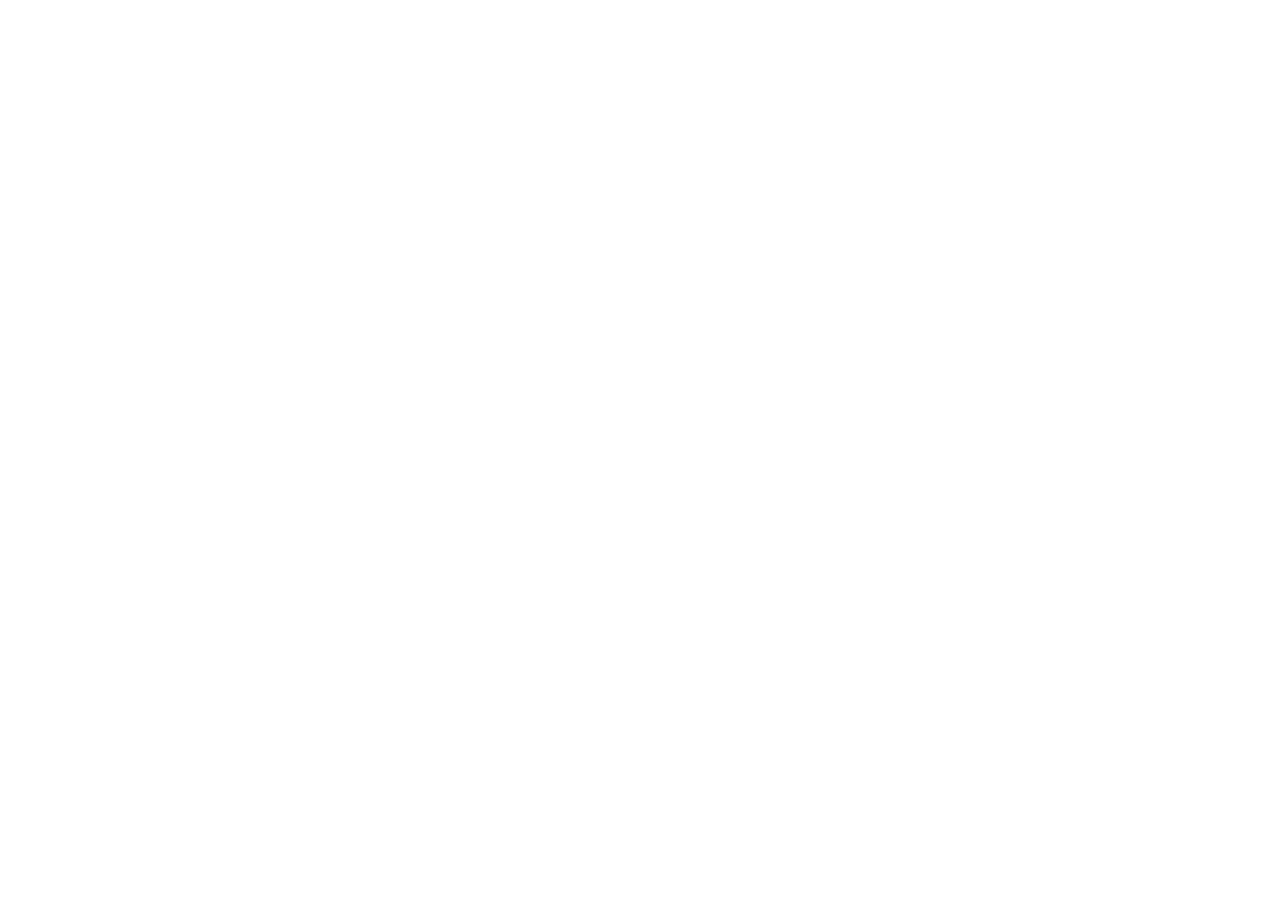
==== find-work/index.html @ 96d0915d "deploy: 4ada6beb23d7872406f47ecf9fddc2729ed20ef0" ====
<!DOCTYPE html>
<html lang="en-CA">
<head>
	<meta charset="UTF-8" />
	<meta name="viewport" content="width=device-width, initial-scale=1" />
<meta name='robots' content='max-image-preview:large' />
<title>Find Work &#8211; Odd Jobs</title>
<script async src="https://www.googletagmanager.com/gtag/js?id=G-KFEBW7Q2V1"></script>
<script>
var tinyGtagJsOptions = {"ga4":"G-KFEBW7Q2V1"};
window.dataLayer || (dataLayer = []);
function gtag(){dataLayer.push(arguments);}
gtag('js', new Date());
gtag('config', "G-KFEBW7Q2V1");
</script>
<style id='wp-img-auto-sizes-contain-inline-css' type='text/css'>
img:is([sizes=auto i],[sizes^="auto," i]){contain-intrinsic-size:3000px 1500px}
/*# sourceURL=wp-img-auto-sizes-contain-inline-css */
</style>
<style id='wp-block-group-inline-css' type='text/css'>
.wp-block-group{box-sizing:border-box}:where(.wp-block-group.wp-block-group-is-layout-constrained){position:relative}
/*# sourceURL=/wp-includes/blocks/group/style.min.css */
</style>
<style id='wp-emoji-styles-inline-css' type='text/css'>

	img.wp-smiley, img.emoji {
		display: inline !important;
		border: none !important;
		box-shadow: none !important;
		height: 1em !important;
		width: 1em !important;
		margin: 0 0.07em !important;
		vertical-align: -0.1em !important;
		background: none !important;
		padding: 0 !important;
	}
/*# sourceURL=wp-emoji-styles-inline-css */
</style>
<style id='wp-block-library-inline-css' type='text/css'>
:root{--wp-block-synced-color:#7a00df;--wp-block-synced-color--rgb:122,0,223;--wp-bound-block-color:var(--wp-block-synced-color);--wp-editor-canvas-background:#ddd;--wp-admin-theme-color:#007cba;--wp-admin-theme-color--rgb:0,124,186;--wp-admin-theme-color-darker-10:#006ba1;--wp-admin-theme-color-darker-10--rgb:0,107,160.5;--wp-admin-theme-color-darker-20:#005a87;--wp-admin-theme-color-darker-20--rgb:0,90,135;--wp-admin-border-width-focus:2px}@media (min-resolution:192dpi){:root{--wp-admin-border-width-focus:1.5px}}.wp-element-button{cursor:pointer}:root .has-very-light-gray-background-color{background-color:#eee}:root .has-very-dark-gray-background-color{background-color:#313131}:root .has-very-light-gray-color{color:#eee}:root .has-very-dark-gray-color{color:#313131}:root .has-vivid-green-cyan-to-vivid-cyan-blue-gradient-background{background:linear-gradient(135deg,#00d084,#0693e3)}:root .has-purple-crush-gradient-background{background:linear-gradient(135deg,#34e2e4,#4721fb 50%,#ab1dfe)}:root .has-hazy-dawn-gradient-background{background:linear-gradient(135deg,#faaca8,#dad0ec)}:root .has-subdued-olive-gradient-background{background:linear-gradient(135deg,#fafae1,#67a671)}:root .has-atomic-cream-gradient-background{background:linear-gradient(135deg,#fdd79a,#004a59)}:root .has-nightshade-gradient-background{background:linear-gradient(135deg,#330968,#31cdcf)}:root .has-midnight-gradient-background{background:linear-gradient(135deg,#020381,#2874fc)}:root{--wp--preset--font-size--normal:16px;--wp--preset--font-size--huge:42px}.has-regular-font-size{font-size:1em}.has-larger-font-size{font-size:2.625em}.has-normal-font-size{font-size:var(--wp--preset--font-size--normal)}.has-huge-font-size{font-size:var(--wp--preset--font-size--huge)}.has-text-align-center{text-align:center}.has-text-align-left{text-align:left}.has-text-align-right{text-align:right}.has-fit-text{white-space:nowrap!important}#end-resizable-editor-section{display:none}.aligncenter{clear:both}.items-justified-left{justify-content:flex-start}.items-justified-center{justify-content:center}.items-justified-right{justify-content:flex-end}.items-justified-space-between{justify-content:space-between}.screen-reader-text{border:0;clip-path:inset(50%);height:1px;margin:-1px;overflow:hidden;padding:0;position:absolute;width:1px;word-wrap:normal!important}.screen-reader-text:focus{background-color:#ddd;clip-path:none;color:#444;display:block;font-size:1em;height:auto;left:5px;line-height:normal;padding:15px 23px 14px;text-decoration:none;top:5px;width:auto;z-index:100000}html :where(.has-border-color){border-style:solid}html :where([style*=border-top-color]){border-top-style:solid}html :where([style*=border-right-color]){border-right-style:solid}html :where([style*=border-bottom-color]){border-bottom-style:solid}html :where([style*=border-left-color]){border-left-style:solid}html :where([style*=border-width]){border-style:solid}html :where([style*=border-top-width]){border-top-style:solid}html :where([style*=border-right-width]){border-right-style:solid}html :where([style*=border-bottom-width]){border-bottom-style:solid}html :where([style*=border-left-width]){border-left-style:solid}html :where(img[class*=wp-image-]){height:auto;max-width:100%}:where(figure){margin:0 0 1em}html :where(.is-position-sticky){--wp-admin--admin-bar--position-offset:var(--wp-admin--admin-bar--height,0px)}@media screen and (max-width:600px){html :where(.is-position-sticky){--wp-admin--admin-bar--position-offset:0px}}

/*# sourceURL=wp-block-library-inline-css */
</style>
<style id='global-styles-inline-css' type='text/css'>
:root{--wp--preset--aspect-ratio--square: 1;--wp--preset--aspect-ratio--4-3: 4/3;--wp--preset--aspect-ratio--3-4: 3/4;--wp--preset--aspect-ratio--3-2: 3/2;--wp--preset--aspect-ratio--2-3: 2/3;--wp--preset--aspect-ratio--16-9: 16/9;--wp--preset--aspect-ratio--9-16: 9/16;--wp--preset--color--black: #000000;--wp--preset--color--cyan-bluish-gray: #abb8c3;--wp--preset--color--white: #ffffff;--wp--preset--color--pale-pink: #f78da7;--wp--preset--color--vivid-red: #cf2e2e;--wp--preset--color--luminous-vivid-orange: #ff6900;--wp--preset--color--luminous-vivid-amber: #fcb900;--wp--preset--color--light-green-cyan: #7bdcb5;--wp--preset--color--vivid-green-cyan: #00d084;--wp--preset--color--pale-cyan-blue: #8ed1fc;--wp--preset--color--vivid-cyan-blue: #0693e3;--wp--preset--color--vivid-purple: #9b51e0;--wp--preset--gradient--vivid-cyan-blue-to-vivid-purple: linear-gradient(135deg,rgb(6,147,227) 0%,rgb(155,81,224) 100%);--wp--preset--gradient--light-green-cyan-to-vivid-green-cyan: linear-gradient(135deg,rgb(122,220,180) 0%,rgb(0,208,130) 100%);--wp--preset--gradient--luminous-vivid-amber-to-luminous-vivid-orange: linear-gradient(135deg,rgb(252,185,0) 0%,rgb(255,105,0) 100%);--wp--preset--gradient--luminous-vivid-orange-to-vivid-red: linear-gradient(135deg,rgb(255,105,0) 0%,rgb(207,46,46) 100%);--wp--preset--gradient--very-light-gray-to-cyan-bluish-gray: linear-gradient(135deg,rgb(238,238,238) 0%,rgb(169,184,195) 100%);--wp--preset--gradient--cool-to-warm-spectrum: linear-gradient(135deg,rgb(74,234,220) 0%,rgb(151,120,209) 20%,rgb(207,42,186) 40%,rgb(238,44,130) 60%,rgb(251,105,98) 80%,rgb(254,248,76) 100%);--wp--preset--gradient--blush-light-purple: linear-gradient(135deg,rgb(255,206,236) 0%,rgb(152,150,240) 100%);--wp--preset--gradient--blush-bordeaux: linear-gradient(135deg,rgb(254,205,165) 0%,rgb(254,45,45) 50%,rgb(107,0,62) 100%);--wp--preset--gradient--luminous-dusk: linear-gradient(135deg,rgb(255,203,112) 0%,rgb(199,81,192) 50%,rgb(65,88,208) 100%);--wp--preset--gradient--pale-ocean: linear-gradient(135deg,rgb(255,245,203) 0%,rgb(182,227,212) 50%,rgb(51,167,181) 100%);--wp--preset--gradient--electric-grass: linear-gradient(135deg,rgb(202,248,128) 0%,rgb(113,206,126) 100%);--wp--preset--gradient--midnight: linear-gradient(135deg,rgb(2,3,129) 0%,rgb(40,116,252) 100%);--wp--preset--font-size--small: 13px;--wp--preset--font-size--medium: 20px;--wp--preset--font-size--large: 36px;--wp--preset--font-size--x-large: 42px;--wp--preset--spacing--20: 0.44rem;--wp--preset--spacing--30: 0.67rem;--wp--preset--spacing--40: 1rem;--wp--preset--spacing--50: 1.5rem;--wp--preset--spacing--60: 2.25rem;--wp--preset--spacing--70: 3.38rem;--wp--preset--spacing--80: 5.06rem;--wp--preset--shadow--natural: 6px 6px 9px rgba(0, 0, 0, 0.2);--wp--preset--shadow--deep: 12px 12px 50px rgba(0, 0, 0, 0.4);--wp--preset--shadow--sharp: 6px 6px 0px rgba(0, 0, 0, 0.2);--wp--preset--shadow--outlined: 6px 6px 0px -3px rgb(255, 255, 255), 6px 6px rgb(0, 0, 0);--wp--preset--shadow--crisp: 6px 6px 0px rgb(0, 0, 0);}:where(body) { margin: 0; }.wp-site-blocks > .alignleft { float: left; margin-right: 2em; }.wp-site-blocks > .alignright { float: right; margin-left: 2em; }.wp-site-blocks > .aligncenter { justify-content: center; margin-left: auto; margin-right: auto; }:where(.is-layout-flex){gap: 0.5em;}:where(.is-layout-grid){gap: 0.5em;}.is-layout-flow > .alignleft{float: left;margin-inline-start: 0;margin-inline-end: 2em;}.is-layout-flow > .alignright{float: right;margin-inline-start: 2em;margin-inline-end: 0;}.is-layout-flow > .aligncenter{margin-left: auto !important;margin-right: auto !important;}.is-layout-constrained > .alignleft{float: left;margin-inline-start: 0;margin-inline-end: 2em;}.is-layout-constrained > .alignright{float: right;margin-inline-start: 2em;margin-inline-end: 0;}.is-layout-constrained > .aligncenter{margin-left: auto !important;margin-right: auto !important;}.is-layout-constrained > :where(:not(.alignleft):not(.alignright):not(.alignfull)){margin-left: auto !important;margin-right: auto !important;}body .is-layout-flex{display: flex;}.is-layout-flex{flex-wrap: wrap;align-items: center;}.is-layout-flex > :is(*, div){margin: 0;}body .is-layout-grid{display: grid;}.is-layout-grid > :is(*, div){margin: 0;}body{padding-top: 0px;padding-right: 0px;padding-bottom: 0px;padding-left: 0px;}a:where(:not(.wp-element-button)){text-decoration: underline;}:root :where(.wp-element-button, .wp-block-button__link){background-color: #32373c;border-width: 0;color: #fff;font-family: inherit;font-size: inherit;font-style: inherit;font-weight: inherit;letter-spacing: inherit;line-height: inherit;padding-top: calc(0.667em + 2px);padding-right: calc(1.333em + 2px);padding-bottom: calc(0.667em + 2px);padding-left: calc(1.333em + 2px);text-decoration: none;text-transform: inherit;}.has-black-color{color: var(--wp--preset--color--black) !important;}.has-cyan-bluish-gray-color{color: var(--wp--preset--color--cyan-bluish-gray) !important;}.has-white-color{color: var(--wp--preset--color--white) !important;}.has-pale-pink-color{color: var(--wp--preset--color--pale-pink) !important;}.has-vivid-red-color{color: var(--wp--preset--color--vivid-red) !important;}.has-luminous-vivid-orange-color{color: var(--wp--preset--color--luminous-vivid-orange) !important;}.has-luminous-vivid-amber-color{color: var(--wp--preset--color--luminous-vivid-amber) !important;}.has-light-green-cyan-color{color: var(--wp--preset--color--light-green-cyan) !important;}.has-vivid-green-cyan-color{color: var(--wp--preset--color--vivid-green-cyan) !important;}.has-pale-cyan-blue-color{color: var(--wp--preset--color--pale-cyan-blue) !important;}.has-vivid-cyan-blue-color{color: var(--wp--preset--color--vivid-cyan-blue) !important;}.has-vivid-purple-color{color: var(--wp--preset--color--vivid-purple) !important;}.has-black-background-color{background-color: var(--wp--preset--color--black) !important;}.has-cyan-bluish-gray-background-color{background-color: var(--wp--preset--color--cyan-bluish-gray) !important;}.has-white-background-color{background-color: var(--wp--preset--color--white) !important;}.has-pale-pink-background-color{background-color: var(--wp--preset--color--pale-pink) !important;}.has-vivid-red-background-color{background-color: var(--wp--preset--color--vivid-red) !important;}.has-luminous-vivid-orange-background-color{background-color: var(--wp--preset--color--luminous-vivid-orange) !important;}.has-luminous-vivid-amber-background-color{background-color: var(--wp--preset--color--luminous-vivid-amber) !important;}.has-light-green-cyan-background-color{background-color: var(--wp--preset--color--light-green-cyan) !important;}.has-vivid-green-cyan-background-color{background-color: var(--wp--preset--color--vivid-green-cyan) !important;}.has-pale-cyan-blue-background-color{background-color: var(--wp--preset--color--pale-cyan-blue) !important;}.has-vivid-cyan-blue-background-color{background-color: var(--wp--preset--color--vivid-cyan-blue) !important;}.has-vivid-purple-background-color{background-color: var(--wp--preset--color--vivid-purple) !important;}.has-black-border-color{border-color: var(--wp--preset--color--black) !important;}.has-cyan-bluish-gray-border-color{border-color: var(--wp--preset--color--cyan-bluish-gray) !important;}.has-white-border-color{border-color: var(--wp--preset--color--white) !important;}.has-pale-pink-border-color{border-color: var(--wp--preset--color--pale-pink) !important;}.has-vivid-red-border-color{border-color: var(--wp--preset--color--vivid-red) !important;}.has-luminous-vivid-orange-border-color{border-color: var(--wp--preset--color--luminous-vivid-orange) !important;}.has-luminous-vivid-amber-border-color{border-color: var(--wp--preset--color--luminous-vivid-amber) !important;}.has-light-green-cyan-border-color{border-color: var(--wp--preset--color--light-green-cyan) !important;}.has-vivid-green-cyan-border-color{border-color: var(--wp--preset--color--vivid-green-cyan) !important;}.has-pale-cyan-blue-border-color{border-color: var(--wp--preset--color--pale-cyan-blue) !important;}.has-vivid-cyan-blue-border-color{border-color: var(--wp--preset--color--vivid-cyan-blue) !important;}.has-vivid-purple-border-color{border-color: var(--wp--preset--color--vivid-purple) !important;}.has-vivid-cyan-blue-to-vivid-purple-gradient-background{background: var(--wp--preset--gradient--vivid-cyan-blue-to-vivid-purple) !important;}.has-light-green-cyan-to-vivid-green-cyan-gradient-background{background: var(--wp--preset--gradient--light-green-cyan-to-vivid-green-cyan) !important;}.has-luminous-vivid-amber-to-luminous-vivid-orange-gradient-background{background: var(--wp--preset--gradient--luminous-vivid-amber-to-luminous-vivid-orange) !important;}.has-luminous-vivid-orange-to-vivid-red-gradient-background{background: var(--wp--preset--gradient--luminous-vivid-orange-to-vivid-red) !important;}.has-very-light-gray-to-cyan-bluish-gray-gradient-background{background: var(--wp--preset--gradient--very-light-gray-to-cyan-bluish-gray) !important;}.has-cool-to-warm-spectrum-gradient-background{background: var(--wp--preset--gradient--cool-to-warm-spectrum) !important;}.has-blush-light-purple-gradient-background{background: var(--wp--preset--gradient--blush-light-purple) !important;}.has-blush-bordeaux-gradient-background{background: var(--wp--preset--gradient--blush-bordeaux) !important;}.has-luminous-dusk-gradient-background{background: var(--wp--preset--gradient--luminous-dusk) !important;}.has-pale-ocean-gradient-background{background: var(--wp--preset--gradient--pale-ocean) !important;}.has-electric-grass-gradient-background{background: var(--wp--preset--gradient--electric-grass) !important;}.has-midnight-gradient-background{background: var(--wp--preset--gradient--midnight) !important;}.has-small-font-size{font-size: var(--wp--preset--font-size--small) !important;}.has-medium-font-size{font-size: var(--wp--preset--font-size--medium) !important;}.has-large-font-size{font-size: var(--wp--preset--font-size--large) !important;}.has-x-large-font-size{font-size: var(--wp--preset--font-size--x-large) !important;}
/*# sourceURL=global-styles-inline-css */
</style>

<style id='wp-block-template-skip-link-inline-css' type='text/css'>

		.skip-link.screen-reader-text {
			border: 0;
			clip-path: inset(50%);
			height: 1px;
			margin: -1px;
			overflow: hidden;
			padding: 0;
			position: absolute !important;
			width: 1px;
			word-wrap: normal !important;
		}

		.skip-link.screen-reader-text:focus {
			background-color: #eee;
			clip-path: none;
			color: #444;
			display: block;
			font-size: 1em;
			height: auto;
			left: 5px;
			line-height: normal;
			padding: 15px 23px 14px;
			text-decoration: none;
			top: 5px;
			width: auto;
			z-index: 100000;
		}
/*# sourceURL=wp-block-template-skip-link-inline-css */
</style>
<style id='twentytwentyfive-style-inline-css' type='text/css'>
a{text-decoration-thickness:1px!important;text-underline-offset:.1em}:where(.wp-site-blocks :focus){outline-width:2px;outline-style:solid}.wp-block-navigation .wp-block-navigation-submenu .wp-block-navigation-item:not(:last-child){margin-bottom:3px}.wp-block-navigation .wp-block-navigation-item .wp-block-navigation-item__content{outline-offset:4px}.wp-block-navigation .wp-block-navigation-item ul.wp-block-navigation__submenu-container .wp-block-navigation-item__content{outline-offset:0}blockquote,caption,figcaption,h1,h2,h3,h4,h5,h6,p{text-wrap:pretty}.more-link{display:block}:where(pre){overflow-x:auto}
/*# sourceURL=/wp-content/themes/twentytwentyfive/style.min.css */
</style>
<link rel="https://api.w.org/" href="/wp-json/" /><link rel="EditURI" type="application/rsd+xml" title="RSD" href="/xmlrpc.php?rsd" />
<meta name="generator" content="WordPress 6.9.4" />
</head>

<body class="blog wp-theme-twentytwentyfive wp-child-theme-twentytwentyfive-child">

<div class="wp-site-blocks"><div class="wp-block-template-part">
</div>


<main class="wp-block-group is-layout-constrained wp-block-group-is-layout-constrained" style="margin-top:var(--wp--preset--spacing--60)">
	
	
</main>


<div class="wp-block-template-part">
</div>
</div>
<script type="speculationrules">
{"prefetch":[{"source":"document","where":{"and":[{"href_matches":"/*"},{"not":{"href_matches":["/wp-*.php","/wp-admin/*","/wp-content/uploads/*","/wp-content/*","/wp-content/plugins/*","/wp-content/themes/twentytwentyfive-child/*","/wp-content/themes/twentytwentyfive/*","/*\\?(.+)"]}},{"not":{"selector_matches":"a[rel~=\"nofollow\"]"}},{"not":{"selector_matches":".no-prefetch, .no-prefetch a"}}]},"eagerness":"conservative"}]}
</script>
<script type="text/javascript" id="wp-block-template-skip-link-js-after">
/* <![CDATA[ */
	( function() {
		var skipLinkTarget = document.querySelector( 'main' ),
			sibling,
			skipLinkTargetID,
			skipLink;

		// Early exit if a skip-link target can't be located.
		if ( ! skipLinkTarget ) {
			return;
		}

		/*
		 * Get the site wrapper.
		 * The skip-link will be injected in the beginning of it.
		 */
		sibling = document.querySelector( '.wp-site-blocks' );

		// Early exit if the root element was not found.
		if ( ! sibling ) {
			return;
		}

		// Get the skip-link target's ID, and generate one if it doesn't exist.
		skipLinkTargetID = skipLinkTarget.id;
		if ( ! skipLinkTargetID ) {
			skipLinkTargetID = 'wp--skip-link--target';
			skipLinkTarget.id = skipLinkTargetID;
		}

		// Create the skip link.
		skipLink = document.createElement( 'a' );
		skipLink.classList.add( 'skip-link', 'screen-reader-text' );
		skipLink.id = 'wp-skip-link';
		skipLink.href = '#' + skipLinkTargetID;
		skipLink.innerText = 'Skip to content';

		// Inject the skip link.
		sibling.parentElement.insertBefore( skipLink, sibling );
	}() );
	
//# sourceURL=wp-block-template-skip-link-js-after
/* ]]> */
</script>
<script id="wp-emoji-settings" type="application/json">
{"baseUrl":"https://s.w.org/images/core/emoji/17.0.2/72x72/","ext":".png","svgUrl":"https://s.w.org/images/core/emoji/17.0.2/svg/","svgExt":".svg","source":{"concatemoji":"/wp-includes/js/wp-emoji-release.min.js?ver=6.9.4"}}
</script>
<script type="module">
/* <![CDATA[ */
/*! This file is auto-generated */
const a=JSON.parse(document.getElementById("wp-emoji-settings").textContent),o=(window._wpemojiSettings=a,"wpEmojiSettingsSupports"),s=["flag","emoji"];function i(e){try{var t={supportTests:e,timestamp:(new Date).valueOf()};sessionStorage.setItem(o,JSON.stringify(t))}catch(e){}}function c(e,t,n){e.clearRect(0,0,e.canvas.width,e.canvas.height),e.fillText(t,0,0);t=new Uint32Array(e.getImageData(0,0,e.canvas.width,e.canvas.height).data);e.clearRect(0,0,e.canvas.width,e.canvas.height),e.fillText(n,0,0);const a=new Uint32Array(e.getImageData(0,0,e.canvas.width,e.canvas.height).data);return t.every((e,t)=>e===a[t])}function p(e,t){e.clearRect(0,0,e.canvas.width,e.canvas.height),e.fillText(t,0,0);var n=e.getImageData(16,16,1,1);for(let e=0;e<n.data.length;e++)if(0!==n.data[e])return!1;return!0}function u(e,t,n,a){switch(t){case"flag":return n(e,"\ud83c\udff3\ufe0f\u200d\u26a7\ufe0f","\ud83c\udff3\ufe0f\u200b\u26a7\ufe0f")?!1:!n(e,"\ud83c\udde8\ud83c\uddf6","\ud83c\udde8\u200b\ud83c\uddf6")&&!n(e,"\ud83c\udff4\udb40\udc67\udb40\udc62\udb40\udc65\udb40\udc6e\udb40\udc67\udb40\udc7f","\ud83c\udff4\u200b\udb40\udc67\u200b\udb40\udc62\u200b\udb40\udc65\u200b\udb40\udc6e\u200b\udb40\udc67\u200b\udb40\udc7f");case"emoji":return!a(e,"\ud83e\u1fac8")}return!1}function f(e,t,n,a){let r;const o=(r="undefined"!=typeof WorkerGlobalScope&&self instanceof WorkerGlobalScope?new OffscreenCanvas(300,150):document.createElement("canvas")).getContext("2d",{willReadFrequently:!0}),s=(o.textBaseline="top",o.font="600 32px Arial",{});return e.forEach(e=>{s[e]=t(o,e,n,a)}),s}function r(e){var t=document.createElement("script");t.src=e,t.defer=!0,document.head.appendChild(t)}a.supports={everything:!0,everythingExceptFlag:!0},new Promise(t=>{let n=function(){try{var e=JSON.parse(sessionStorage.getItem(o));if("object"==typeof e&&"number"==typeof e.timestamp&&(new Date).valueOf()<e.timestamp+604800&&"object"==typeof e.supportTests)return e.supportTests}catch(e){}return null}();if(!n){if("undefined"!=typeof Worker&&"undefined"!=typeof OffscreenCanvas&&"undefined"!=typeof URL&&URL.createObjectURL&&"undefined"!=typeof Blob)try{var e="postMessage("+f.toString()+"("+[JSON.stringify(s),u.toString(),c.toString(),p.toString()].join(",")+"));",a=new Blob([e],{type:"text/javascript"});const r=new Worker(URL.createObjectURL(a),{name:"wpTestEmojiSupports"});return void(r.onmessage=e=>{i(n=e.data),r.terminate(),t(n)})}catch(e){}i(n=f(s,u,c,p))}t(n)}).then(e=>{for(const n in e)a.supports[n]=e[n],a.supports.everything=a.supports.everything&&a.supports[n],"flag"!==n&&(a.supports.everythingExceptFlag=a.supports.everythingExceptFlag&&a.supports[n]);var t;a.supports.everythingExceptFlag=a.supports.everythingExceptFlag&&!a.supports.flag,a.supports.everything||((t=a.source||{}).concatemoji?r(t.concatemoji):t.wpemoji&&t.twemoji&&(r(t.twemoji),r(t.wpemoji)))});
//# sourceURL=/wp-includes/js/wp-emoji-loader.min.js
/* ]]> */
</script>
</body>
</html>
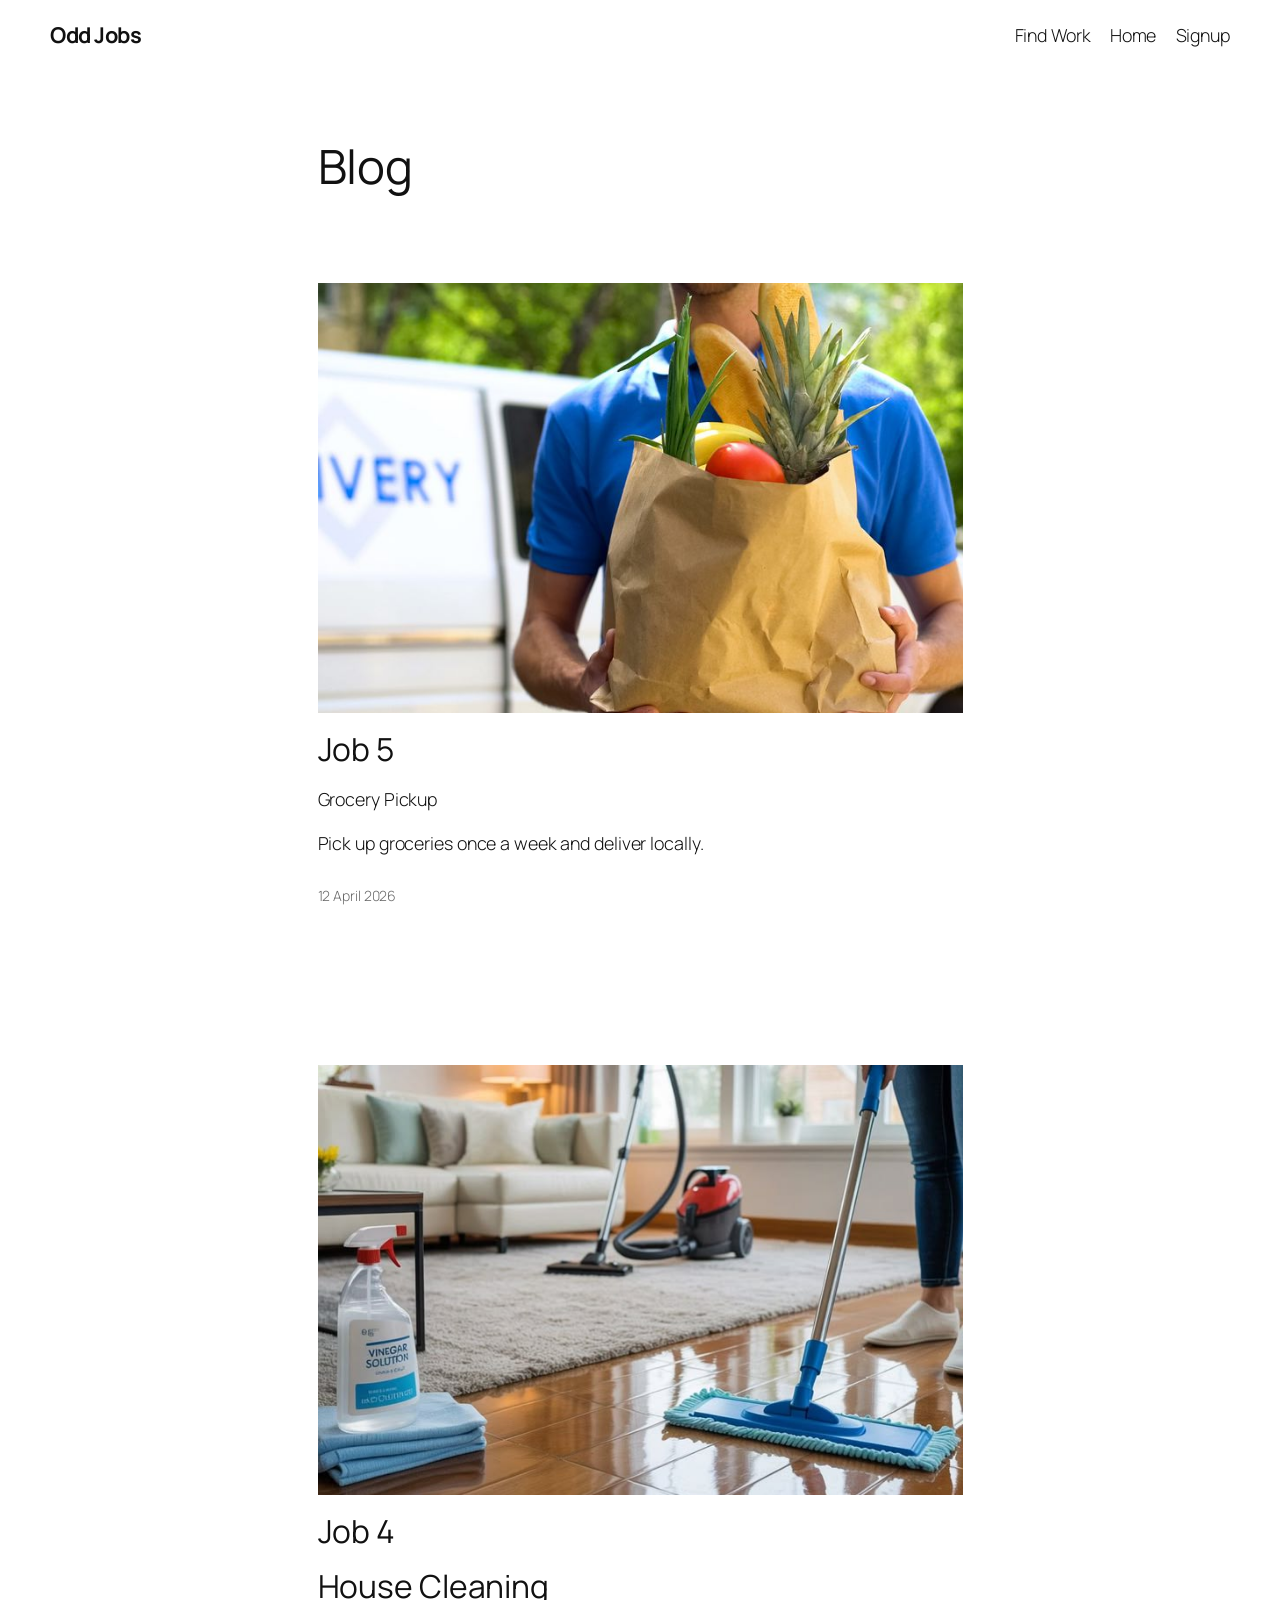
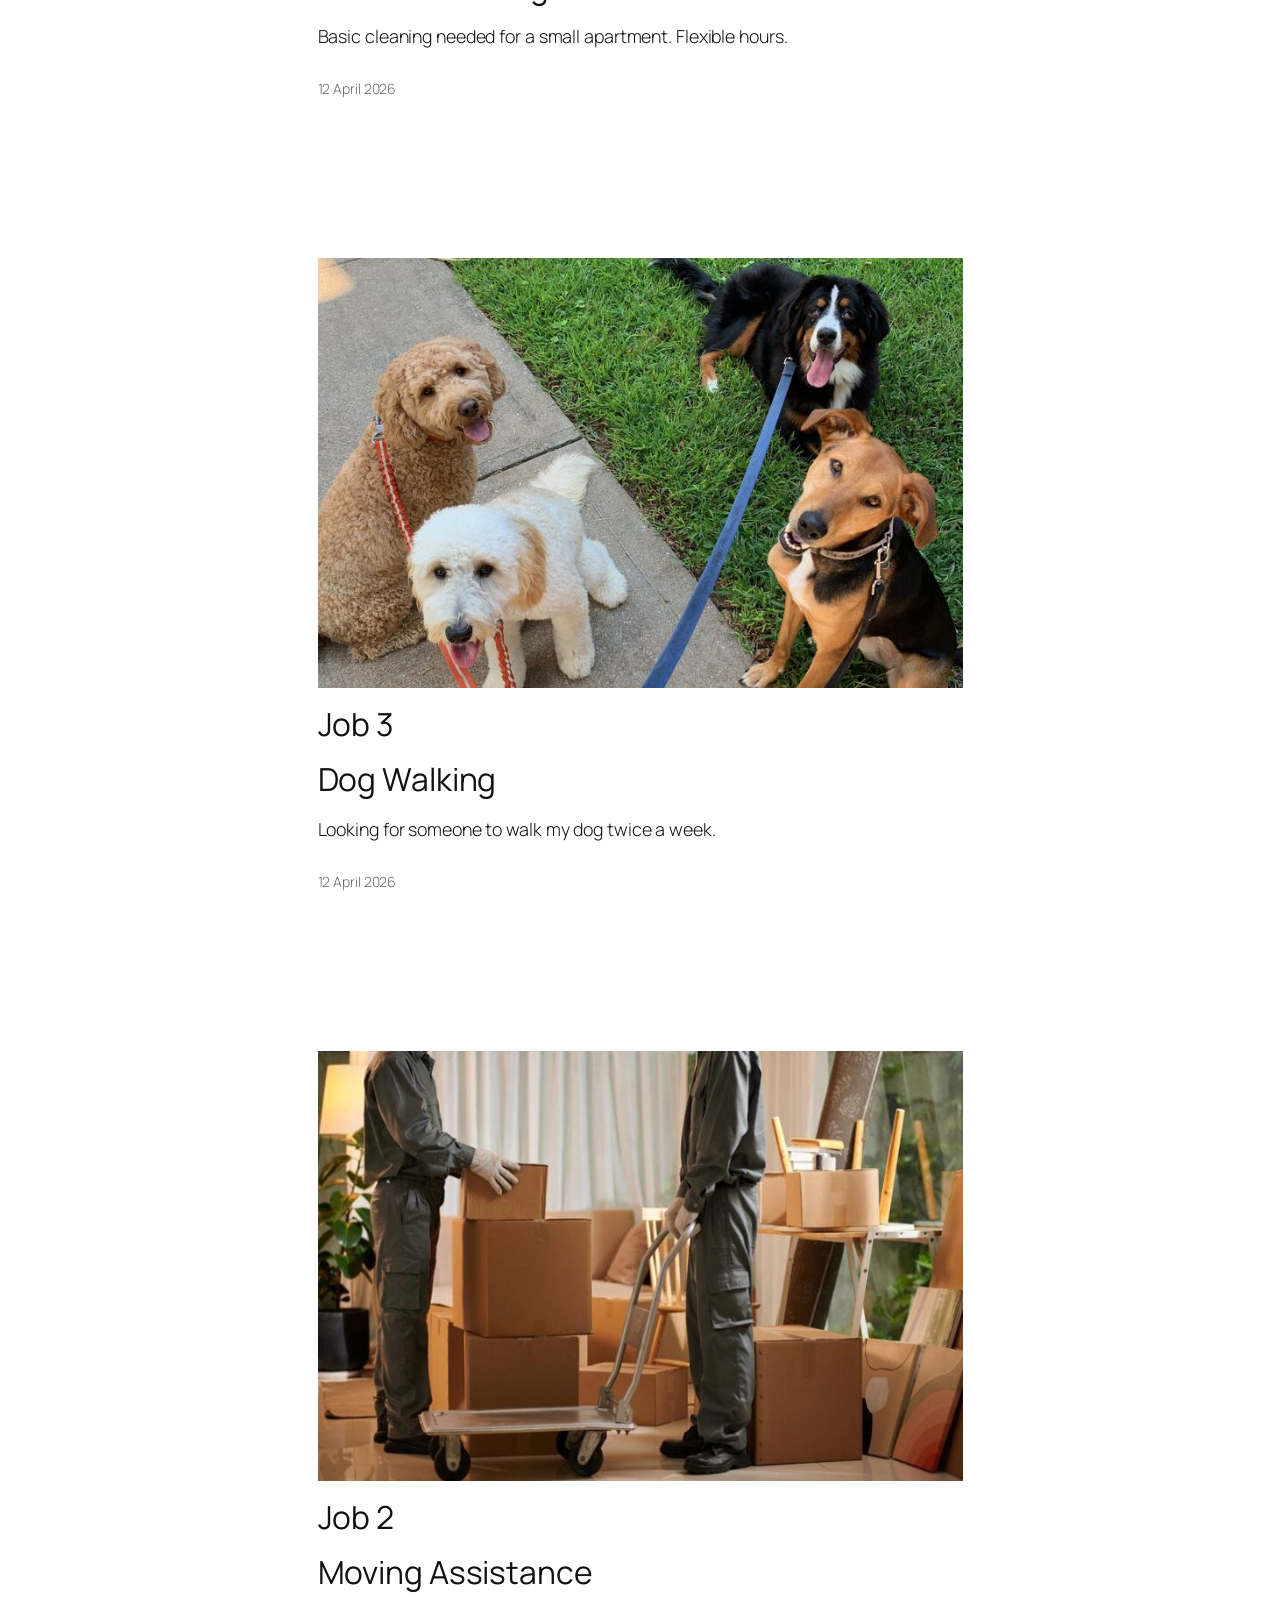
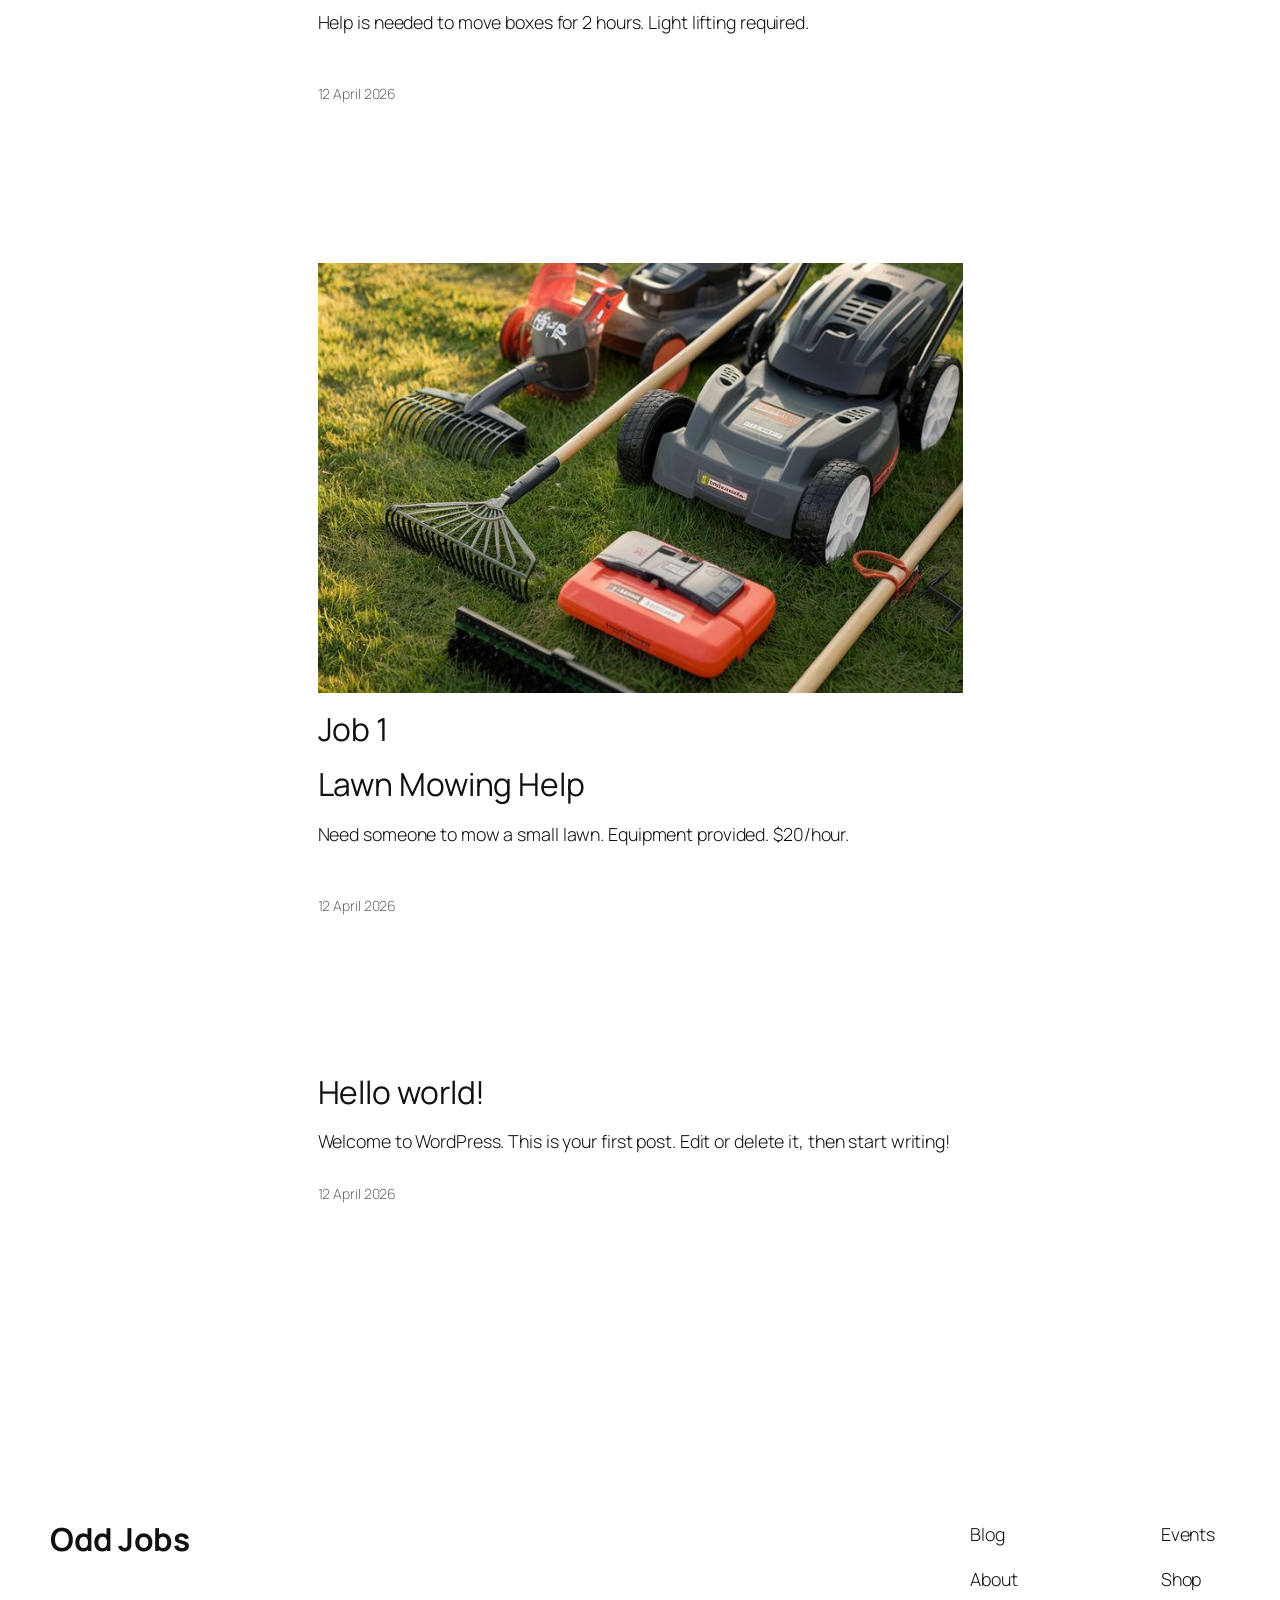
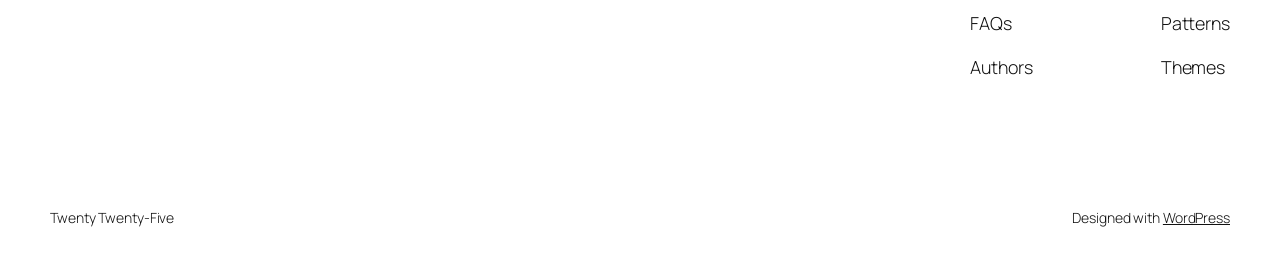
==== commit 95389303: "deploy: 01f5c834da7ac9a98fb1a52eef71428cd6de2c33" ====
--- a/find-work/index.html
+++ b/find-work/index.html
@@ -5,6 +5,9 @@
 	<meta name="viewport" content="width=device-width, initial-scale=1" />
 <meta name='robots' content='max-image-preview:large' />
 <title>Find Work &#8211; Odd Jobs</title>
+<link rel='dns-prefetch' href='//localhost' />
+<link rel="alternate" type="application/rss+xml" title="Odd Jobs &raquo; Feed" href="/feed/" />
+<link rel="alternate" type="application/rss+xml" title="Odd Jobs &raquo; Comments Feed" href="/comments/feed/" />
 <script async src="https://www.googletagmanager.com/gtag/js?id=G-KFEBW7Q2V1"></script>
 <script>
 var tinyGtagJsOptions = {"ga4":"G-KFEBW7Q2V1"};
@@ -13,15 +16,67 @@
 gtag('js', new Date());
 gtag('config', "G-KFEBW7Q2V1");
 </script>
-<style id='wp-img-auto-sizes-contain-inline-css' type='text/css'>
+<style id='wp-img-auto-sizes-contain-inline-css'>
 img:is([sizes=auto i],[sizes^="auto," i]){contain-intrinsic-size:3000px 1500px}
 /*# sourceURL=wp-img-auto-sizes-contain-inline-css */
 </style>
-<style id='wp-block-group-inline-css' type='text/css'>
+<style id='wp-block-site-title-inline-css'>
+.wp-block-site-title{box-sizing:border-box}.wp-block-site-title :where(a){color:inherit;font-family:inherit;font-size:inherit;font-style:inherit;font-weight:inherit;letter-spacing:inherit;line-height:inherit;text-decoration:inherit}
+/*# sourceURL=/wp-includes/blocks/site-title/style.min.css */
+</style>
+<style id='wp-block-page-list-inline-css'>
+.wp-block-navigation .wp-block-page-list{align-items:var(--navigation-layout-align,initial);background-color:inherit;display:flex;flex-direction:var(--navigation-layout-direction,initial);flex-wrap:var(--navigation-layout-wrap,wrap);justify-content:var(--navigation-layout-justify,initial)}.wp-block-navigation .wp-block-navigation-item{background-color:inherit}.wp-block-page-list{box-sizing:border-box}
+/*# sourceURL=/wp-includes/blocks/page-list/style.min.css */
+</style>
+<style id='wp-block-navigation-inline-css'>
+.wp-block-navigation{position:relative}.wp-block-navigation ul{margin-bottom:0;margin-left:0;margin-top:0;padding-left:0}.wp-block-navigation ul,.wp-block-navigation ul li{list-style:none;padding:0}.wp-block-navigation .wp-block-navigation-item{align-items:center;background-color:inherit;display:flex;position:relative}.wp-block-navigation .wp-block-navigation-item .wp-block-navigation__submenu-container:empty{display:none}.wp-block-navigation .wp-block-navigation-item__content{display:block;z-index:1}.wp-block-navigation .wp-block-navigation-item__content.wp-block-navigation-item__content{color:inherit}.wp-block-navigation.has-text-decoration-underline .wp-block-navigation-item__content,.wp-block-navigation.has-text-decoration-underline .wp-block-navigation-item__content:active,.wp-block-navigation.has-text-decoration-underline .wp-block-navigation-item__content:focus{text-decoration:underline}.wp-block-navigation.has-text-decoration-line-through .wp-block-navigation-item__content,.wp-block-navigation.has-text-decoration-line-through .wp-block-navigation-item__content:active,.wp-block-navigation.has-text-decoration-line-through .wp-block-navigation-item__content:focus{text-decoration:line-through}.wp-block-navigation :where(a),.wp-block-navigation :where(a:active),.wp-block-navigation :where(a:focus){text-decoration:none}.wp-block-navigation .wp-block-navigation__submenu-icon{align-self:center;background-color:inherit;border:none;color:currentColor;display:inline-block;font-size:inherit;height:.6em;line-height:0;margin-left:.25em;padding:0;width:.6em}.wp-block-navigation .wp-block-navigation__submenu-icon svg{display:inline-block;stroke:currentColor;height:inherit;margin-top:.075em;width:inherit}.wp-block-navigation{--navigation-layout-justification-setting:flex-start;--navigation-layout-direction:row;--navigation-layout-wrap:wrap;--navigation-layout-justify:flex-start;--navigation-layout-align:center}.wp-block-navigation.is-vertical{--navigation-layout-direction:column;--navigation-layout-justify:initial;--navigation-layout-align:flex-start}.wp-block-navigation.no-wrap{--navigation-layout-wrap:nowrap}.wp-block-navigation.items-justified-center{--navigation-layout-justification-setting:center;--navigation-layout-justify:center}.wp-block-navigation.items-justified-center.is-vertical{--navigation-layout-align:center}.wp-block-navigation.items-justified-right{--navigation-layout-justification-setting:flex-end;--navigation-layout-justify:flex-end}.wp-block-navigation.items-justified-right.is-vertical{--navigation-layout-align:flex-end}.wp-block-navigation.items-justified-space-between{--navigation-layout-justification-setting:space-between;--navigation-layout-justify:space-between}.wp-block-navigation .has-child .wp-block-navigation__submenu-container{align-items:normal;background-color:inherit;color:inherit;display:flex;flex-direction:column;opacity:0;position:absolute;z-index:2}@media not (prefers-reduced-motion){.wp-block-navigation .has-child .wp-block-navigation__submenu-container{transition:opacity .1s linear}}.wp-block-navigation .has-child .wp-block-navigation__submenu-container{height:0;overflow:hidden;visibility:hidden;width:0}.wp-block-navigation .has-child .wp-block-navigation__submenu-container>.wp-block-navigation-item>.wp-block-navigation-item__content{display:flex;flex-grow:1;padding:.5em 1em}.wp-block-navigation .has-child .wp-block-navigation__submenu-container>.wp-block-navigation-item>.wp-block-navigation-item__content .wp-block-navigation__submenu-icon{margin-left:auto;margin-right:0}.wp-block-navigation .has-child .wp-block-navigation__submenu-container .wp-block-navigation-item__content{margin:0}.wp-block-navigation .has-child .wp-block-navigation__submenu-container{left:-1px;top:100%}@media (min-width:782px){.wp-block-navigation .has-child .wp-block-navigation__submenu-container .wp-block-navigation__submenu-container{left:100%;top:-1px}.wp-block-navigation .has-child .wp-block-navigation__submenu-container .wp-block-navigation__submenu-container:before{background:#0000;content:"";display:block;height:100%;position:absolute;right:100%;width:.5em}.wp-block-navigation .has-child .wp-block-navigation__submenu-container .wp-block-navigation__submenu-icon{margin-right:.25em}.wp-block-navigation .has-child .wp-block-navigation__submenu-container .wp-block-navigation__submenu-icon svg{transform:rotate(-90deg)}}.wp-block-navigation .has-child .wp-block-navigation-submenu__toggle[aria-expanded=true]~.wp-block-navigation__submenu-container,.wp-block-navigation .has-child:not(.open-on-click):hover>.wp-block-navigation__submenu-container,.wp-block-navigation .has-child:not(.open-on-click):not(.open-on-hover-click):focus-within>.wp-block-navigation__submenu-container{height:auto;min-width:200px;opacity:1;overflow:visible;visibility:visible;width:auto}.wp-block-navigation.has-background .has-child .wp-block-navigation__submenu-container{left:0;top:100%}@media (min-width:782px){.wp-block-navigation.has-background .has-child .wp-block-navigation__submenu-container .wp-block-navigation__submenu-container{left:100%;top:0}}.wp-block-navigation-submenu{display:flex;position:relative}.wp-block-navigation-submenu .wp-block-navigation__submenu-icon svg{stroke:currentColor}button.wp-block-navigation-item__content{background-color:initial;border:none;color:currentColor;font-family:inherit;font-size:inherit;font-style:inherit;font-weight:inherit;letter-spacing:inherit;line-height:inherit;text-align:left;text-transform:inherit}.wp-block-navigation-submenu__toggle{cursor:pointer}.wp-block-navigation-submenu__toggle[aria-expanded=true]+.wp-block-navigation__submenu-icon>svg,.wp-block-navigation-submenu__toggle[aria-expanded=true]>svg{transform:rotate(180deg)}.wp-block-navigation-item.open-on-click .wp-block-navigation-submenu__toggle{padding-left:0;padding-right:.85em}.wp-block-navigation-item.open-on-click .wp-block-navigation-submenu__toggle+.wp-block-navigation__submenu-icon{margin-left:-.6em;pointer-events:none}.wp-block-navigation-item.open-on-click button.wp-block-navigation-item__content:not(.wp-block-navigation-submenu__toggle){padding:0}.wp-block-navigation .wp-block-page-list,.wp-block-navigation__container,.wp-block-navigation__responsive-close,.wp-block-navigation__responsive-container,.wp-block-navigation__responsive-container-content,.wp-block-navigation__responsive-dialog{gap:inherit}:where(.wp-block-navigation.has-background .wp-block-navigation-item a:not(.wp-element-button)),:where(.wp-block-navigation.has-background .wp-block-navigation-submenu a:not(.wp-element-button)){padding:.5em 1em}:where(.wp-block-navigation .wp-block-navigation__submenu-container .wp-block-navigation-item a:not(.wp-element-button)),:where(.wp-block-navigation .wp-block-navigation__submenu-container .wp-block-navigation-submenu a:not(.wp-element-button)),:where(.wp-block-navigation .wp-block-navigation__submenu-container .wp-block-navigation-submenu button.wp-block-navigation-item__content),:where(.wp-block-navigation .wp-block-navigation__submenu-container .wp-block-pages-list__item button.wp-block-navigation-item__content){padding:.5em 1em}.wp-block-navigation.items-justified-right .wp-block-navigation__container .has-child .wp-block-navigation__submenu-container,.wp-block-navigation.items-justified-right .wp-block-page-list>.has-child .wp-block-navigation__submenu-container,.wp-block-navigation.items-justified-space-between .wp-block-page-list>.has-child:last-child .wp-block-navigation__submenu-container,.wp-block-navigation.items-justified-space-between>.wp-block-navigation__container>.has-child:last-child .wp-block-navigation__submenu-container{left:auto;right:0}.wp-block-navigation.items-justified-right .wp-block-navigation__container .has-child .wp-block-navigation__submenu-container .wp-block-navigation__submenu-container,.wp-block-navigation.items-justified-right .wp-block-page-list>.has-child .wp-block-navigation__submenu-container .wp-block-navigation__submenu-container,.wp-block-navigation.items-justified-space-between .wp-block-page-list>.has-child:last-child .wp-block-navigation__submenu-container .wp-block-navigation__submenu-container,.wp-block-navigation.items-justified-space-between>.wp-block-navigation__container>.has-child:last-child .wp-block-navigation__submenu-container .wp-block-navigation__submenu-container{left:-1px;right:-1px}@media (min-width:782px){.wp-block-navigation.items-justified-right .wp-block-navigation__container .has-child .wp-block-navigation__submenu-container .wp-block-navigation__submenu-container,.wp-block-navigation.items-justified-right .wp-block-page-list>.has-child .wp-block-navigation__submenu-container .wp-block-navigation__submenu-container,.wp-block-navigation.items-justified-space-between .wp-block-page-list>.has-child:last-child .wp-block-navigation__submenu-container .wp-block-navigation__submenu-container,.wp-block-navigation.items-justified-space-between>.wp-block-navigation__container>.has-child:last-child .wp-block-navigation__submenu-container .wp-block-navigation__submenu-container{left:auto;right:100%}}.wp-block-navigation:not(.has-background) .wp-block-navigation__submenu-container{background-color:#fff;border:1px solid #00000026}.wp-block-navigation.has-background .wp-block-navigation__submenu-container{background-color:inherit}.wp-block-navigation:not(.has-text-color) .wp-block-navigation__submenu-container{color:#000}.wp-block-navigation__container{align-items:var(--navigation-layout-align,initial);display:flex;flex-direction:var(--navigation-layout-direction,initial);flex-wrap:var(--navigation-layout-wrap,wrap);justify-content:var(--navigation-layout-justify,initial);list-style:none;margin:0;padding-left:0}.wp-block-navigation__container .is-responsive{display:none}.wp-block-navigation__container:only-child,.wp-block-page-list:only-child{flex-grow:1}@keyframes overlay-menu__fade-in-animation{0%{opacity:0;transform:translateY(.5em)}to{opacity:1;transform:translateY(0)}}.wp-block-navigation__responsive-container{bottom:0;display:none;left:0;position:fixed;right:0;top:0}.wp-block-navigation__responsive-container :where(.wp-block-navigation-item a){color:inherit}.wp-block-navigation__responsive-container .wp-block-navigation__responsive-container-content{align-items:var(--navigation-layout-align,initial);display:flex;flex-direction:var(--navigation-layout-direction,initial);flex-wrap:var(--navigation-layout-wrap,wrap);justify-content:var(--navigation-layout-justify,initial)}.wp-block-navigation__responsive-container:not(.is-menu-open.is-menu-open){background-color:inherit!important;color:inherit!important}.wp-block-navigation__responsive-container.is-menu-open{background-color:inherit;display:flex;flex-direction:column}@media not (prefers-reduced-motion){.wp-block-navigation__responsive-container.is-menu-open{animation:overlay-menu__fade-in-animation .1s ease-out;animation-fill-mode:forwards}}.wp-block-navigation__responsive-container.is-menu-open{overflow:auto;padding:clamp(1rem,var(--wp--style--root--padding-top),20rem) clamp(1rem,var(--wp--style--root--padding-right),20rem) clamp(1rem,var(--wp--style--root--padding-bottom),20rem) clamp(1rem,var(--wp--style--root--padding-left),20rem);z-index:100000}.wp-block-navigation__responsive-container.is-menu-open .wp-block-navigation__responsive-container-content{align-items:var(--navigation-layout-justification-setting,inherit);display:flex;flex-direction:column;flex-wrap:nowrap;overflow:visible;padding-top:calc(2rem + 24px)}.wp-block-navigation__responsive-container.is-menu-open .wp-block-navigation__responsive-container-content,.wp-block-navigation__responsive-container.is-menu-open .wp-block-navigation__responsive-container-content .wp-block-navigation__container,.wp-block-navigation__responsive-container.is-menu-open .wp-block-navigation__responsive-container-content .wp-block-page-list{justify-content:flex-start}.wp-block-navigation__responsive-container.is-menu-open .wp-block-navigation__responsive-container-content .wp-block-navigation__submenu-icon{display:none}.wp-block-navigation__responsive-container.is-menu-open .wp-block-navigation__responsive-container-content .has-child .wp-block-navigation__submenu-container{border:none;height:auto;min-width:200px;opacity:1;overflow:initial;padding-left:2rem;padding-right:2rem;position:static;visibility:visible;width:auto}.wp-block-navigation__responsive-container.is-menu-open .wp-block-navigation__responsive-container-content .wp-block-navigation__container,.wp-block-navigation__responsive-container.is-menu-open .wp-block-navigation__responsive-container-content .wp-block-navigation__submenu-container{gap:inherit}.wp-block-navigation__responsive-container.is-menu-open .wp-block-navigation__responsive-container-content .wp-block-navigation__submenu-container{padding-top:var(--wp--style--block-gap,2em)}.wp-block-navigation__responsive-container.is-menu-open .wp-block-navigation__responsive-container-content .wp-block-navigation-item__content{padding:0}.wp-block-navigation__responsive-container.is-menu-open .wp-block-navigation__responsive-container-content .wp-block-navigation-item,.wp-block-navigation__responsive-container.is-menu-open .wp-block-navigation__responsive-container-content .wp-block-navigation__container,.wp-block-navigation__responsive-container.is-menu-open .wp-block-navigation__responsive-container-content .wp-block-page-list{align-items:var(--navigation-layout-justification-setting,initial);display:flex;flex-direction:column}.wp-block-navigation__responsive-container.is-menu-open .wp-block-navigation-item,.wp-block-navigation__responsive-container.is-menu-open .wp-block-navigation-item .wp-block-navigation__submenu-container,.wp-block-navigation__responsive-container.is-menu-open .wp-block-navigation__container,.wp-block-navigation__responsive-container.is-menu-open .wp-block-page-list{background:#0000!important;color:inherit!important}.wp-block-navigation__responsive-container.is-menu-open .wp-block-navigation__submenu-container.wp-block-navigation__submenu-container.wp-block-navigation__submenu-container.wp-block-navigation__submenu-container{left:auto;right:auto}@media (min-width:600px){.wp-block-navigation__responsive-container:not(.hidden-by-default):not(.is-menu-open){background-color:inherit;display:block;position:relative;width:100%;z-index:auto}.wp-block-navigation__responsive-container:not(.hidden-by-default):not(.is-menu-open) .wp-block-navigation__responsive-container-close{display:none}.wp-block-navigation__responsive-container.is-menu-open .wp-block-navigation__submenu-container.wp-block-navigation__submenu-container.wp-block-navigation__submenu-container.wp-block-navigation__submenu-container{left:0}}.wp-block-navigation:not(.has-background) .wp-block-navigation__responsive-container.is-menu-open{background-color:#fff}.wp-block-navigation:not(.has-text-color) .wp-block-navigation__responsive-container.is-menu-open{color:#000}.wp-block-navigation__toggle_button_label{font-size:1rem;font-weight:700}.wp-block-navigation__responsive-container-close,.wp-block-navigation__responsive-container-open{background:#0000;border:none;color:currentColor;cursor:pointer;margin:0;padding:0;text-transform:inherit;vertical-align:middle}.wp-block-navigation__responsive-container-close svg,.wp-block-navigation__responsive-container-open svg{fill:currentColor;display:block;height:24px;pointer-events:none;width:24px}.wp-block-navigation__responsive-container-open{display:flex}.wp-block-navigation__responsive-container-open.wp-block-navigation__responsive-container-open.wp-block-navigation__responsive-container-open{font-family:inherit;font-size:inherit;font-weight:inherit}@media (min-width:600px){.wp-block-navigation__responsive-container-open:not(.always-shown){display:none}}.wp-block-navigation__responsive-container-close{position:absolute;right:0;top:0;z-index:2}.wp-block-navigation__responsive-container-close.wp-block-navigation__responsive-container-close.wp-block-navigation__responsive-container-close{font-family:inherit;font-size:inherit;font-weight:inherit}.wp-block-navigation__responsive-close{width:100%}.has-modal-open .wp-block-navigation__responsive-close{margin-left:auto;margin-right:auto;max-width:var(--wp--style--global--wide-size,100%)}.wp-block-navigation__responsive-close:focus{outline:none}.is-menu-open .wp-block-navigation__responsive-close,.is-menu-open .wp-block-navigation__responsive-container-content,.is-menu-open .wp-block-navigation__responsive-dialog{box-sizing:border-box}.wp-block-navigation__responsive-dialog{position:relative}.has-modal-open .admin-bar .is-menu-open .wp-block-navigation__responsive-dialog{margin-top:46px}@media (min-width:782px){.has-modal-open .admin-bar .is-menu-open .wp-block-navigation__responsive-dialog{margin-top:32px}}html.has-modal-open{overflow:hidden}
+/*# sourceURL=/wp-includes/blocks/navigation/style.min.css */
+</style>
+<style id='wp-block-group-inline-css'>
 .wp-block-group{box-sizing:border-box}:where(.wp-block-group.wp-block-group-is-layout-constrained){position:relative}
 /*# sourceURL=/wp-includes/blocks/group/style.min.css */
 </style>
-<style id='wp-emoji-styles-inline-css' type='text/css'>
+<style id='wp-block-heading-inline-css'>
+h1:where(.wp-block-heading).has-background,h2:where(.wp-block-heading).has-background,h3:where(.wp-block-heading).has-background,h4:where(.wp-block-heading).has-background,h5:where(.wp-block-heading).has-background,h6:where(.wp-block-heading).has-background{padding:1.25em 2.375em}h1.has-text-align-left[style*=writing-mode]:where([style*=vertical-lr]),h1.has-text-align-right[style*=writing-mode]:where([style*=vertical-rl]),h2.has-text-align-left[style*=writing-mode]:where([style*=vertical-lr]),h2.has-text-align-right[style*=writing-mode]:where([style*=vertical-rl]),h3.has-text-align-left[style*=writing-mode]:where([style*=vertical-lr]),h3.has-text-align-right[style*=writing-mode]:where([style*=vertical-rl]),h4.has-text-align-left[style*=writing-mode]:where([style*=vertical-lr]),h4.has-text-align-right[style*=writing-mode]:where([style*=vertical-rl]),h5.has-text-align-left[style*=writing-mode]:where([style*=vertical-lr]),h5.has-text-align-right[style*=writing-mode]:where([style*=vertical-rl]),h6.has-text-align-left[style*=writing-mode]:where([style*=vertical-lr]),h6.has-text-align-right[style*=writing-mode]:where([style*=vertical-rl]){rotate:180deg}
+/*# sourceURL=/wp-includes/blocks/heading/style.min.css */
+</style>
+<style id='wp-block-post-featured-image-inline-css'>
+.wp-block-post-featured-image{margin-left:0;margin-right:0}.wp-block-post-featured-image a{display:block;height:100%}.wp-block-post-featured-image :where(img){box-sizing:border-box;height:auto;max-width:100%;vertical-align:bottom;width:100%}.wp-block-post-featured-image.alignfull img,.wp-block-post-featured-image.alignwide img{width:100%}.wp-block-post-featured-image .wp-block-post-featured-image__overlay.has-background-dim{background-color:#000;inset:0;position:absolute}.wp-block-post-featured-image{position:relative}.wp-block-post-featured-image .wp-block-post-featured-image__overlay.has-background-gradient{background-color:initial}.wp-block-post-featured-image .wp-block-post-featured-image__overlay.has-background-dim-0{opacity:0}.wp-block-post-featured-image .wp-block-post-featured-image__overlay.has-background-dim-10{opacity:.1}.wp-block-post-featured-image .wp-block-post-featured-image__overlay.has-background-dim-20{opacity:.2}.wp-block-post-featured-image .wp-block-post-featured-image__overlay.has-background-dim-30{opacity:.3}.wp-block-post-featured-image .wp-block-post-featured-image__overlay.has-background-dim-40{opacity:.4}.wp-block-post-featured-image .wp-block-post-featured-image__overlay.has-background-dim-50{opacity:.5}.wp-block-post-featured-image .wp-block-post-featured-image__overlay.has-background-dim-60{opacity:.6}.wp-block-post-featured-image .wp-block-post-featured-image__overlay.has-background-dim-70{opacity:.7}.wp-block-post-featured-image .wp-block-post-featured-image__overlay.has-background-dim-80{opacity:.8}.wp-block-post-featured-image .wp-block-post-featured-image__overlay.has-background-dim-90{opacity:.9}.wp-block-post-featured-image .wp-block-post-featured-image__overlay.has-background-dim-100{opacity:1}.wp-block-post-featured-image:where(.alignleft,.alignright){width:100%}
+/*# sourceURL=/wp-includes/blocks/post-featured-image/style.min.css */
+</style>
+<style id='wp-block-post-title-inline-css'>
+.wp-block-post-title{box-sizing:border-box;word-break:break-word}.wp-block-post-title :where(a){display:inline-block;font-family:inherit;font-size:inherit;font-style:inherit;font-weight:inherit;letter-spacing:inherit;line-height:inherit;text-decoration:inherit}
+/*# sourceURL=/wp-includes/blocks/post-title/style.min.css */
+</style>
+<style id='wp-block-paragraph-inline-css'>
+.is-small-text{font-size:.875em}.is-regular-text{font-size:1em}.is-large-text{font-size:2.25em}.is-larger-text{font-size:3em}.has-drop-cap:not(:focus):first-letter{float:left;font-size:8.4em;font-style:normal;font-weight:100;line-height:.68;margin:.05em .1em 0 0;text-transform:uppercase}body.rtl .has-drop-cap:not(:focus):first-letter{float:none;margin-left:.1em}p.has-drop-cap.has-background{overflow:hidden}:root :where(p.has-background){padding:1.25em 2.375em}:where(p.has-text-color:not(.has-link-color)) a{color:inherit}p.has-text-align-left[style*="writing-mode:vertical-lr"],p.has-text-align-right[style*="writing-mode:vertical-rl"]{rotate:180deg}
+/*# sourceURL=/wp-includes/blocks/paragraph/style.min.css */
+</style>
+<style id='wp-block-post-content-inline-css'>
+.wp-block-post-content{display:flow-root}
+/*# sourceURL=/wp-includes/blocks/post-content/style.min.css */
+</style>
+<style id='wp-block-post-date-inline-css'>
+.wp-block-post-date{box-sizing:border-box}
+/*# sourceURL=/wp-includes/blocks/post-date/style.min.css */
+</style>
+<style id='wp-block-post-template-inline-css'>
+.wp-block-post-template{box-sizing:border-box;list-style:none;margin-bottom:0;margin-top:0;max-width:100%;padding:0}.wp-block-post-template.is-flex-container{display:flex;flex-direction:row;flex-wrap:wrap;gap:1.25em}.wp-block-post-template.is-flex-container>li{margin:0;width:100%}@media (min-width:600px){.wp-block-post-template.is-flex-container.is-flex-container.columns-2>li{width:calc(50% - .625em)}.wp-block-post-template.is-flex-container.is-flex-container.columns-3>li{width:calc(33.33333% - .83333em)}.wp-block-post-template.is-flex-container.is-flex-container.columns-4>li{width:calc(25% - .9375em)}.wp-block-post-template.is-flex-container.is-flex-container.columns-5>li{width:calc(20% - 1em)}.wp-block-post-template.is-flex-container.is-flex-container.columns-6>li{width:calc(16.66667% - 1.04167em)}}@media (max-width:600px){.wp-block-post-template-is-layout-grid.wp-block-post-template-is-layout-grid.wp-block-post-template-is-layout-grid.wp-block-post-template-is-layout-grid{grid-template-columns:1fr}}.wp-block-post-template-is-layout-constrained>li>.alignright,.wp-block-post-template-is-layout-flow>li>.alignright{float:right;margin-inline-end:0;margin-inline-start:2em}.wp-block-post-template-is-layout-constrained>li>.alignleft,.wp-block-post-template-is-layout-flow>li>.alignleft{float:left;margin-inline-end:2em;margin-inline-start:0}.wp-block-post-template-is-layout-constrained>li>.aligncenter,.wp-block-post-template-is-layout-flow>li>.aligncenter{margin-inline-end:auto;margin-inline-start:auto}
+/*# sourceURL=/wp-includes/blocks/post-template/style.min.css */
+</style>
+<style id='wp-block-spacer-inline-css'>
+.wp-block-spacer{clear:both}
+/*# sourceURL=/wp-includes/blocks/spacer/style.min.css */
+</style>
+<style id='wp-block-columns-inline-css'>
+.wp-block-columns{box-sizing:border-box;display:flex;flex-wrap:wrap!important}@media (min-width:782px){.wp-block-columns{flex-wrap:nowrap!important}}.wp-block-columns{align-items:normal!important}.wp-block-columns.are-vertically-aligned-top{align-items:flex-start}.wp-block-columns.are-vertically-aligned-center{align-items:center}.wp-block-columns.are-vertically-aligned-bottom{align-items:flex-end}@media (max-width:781px){.wp-block-columns:not(.is-not-stacked-on-mobile)>.wp-block-column{flex-basis:100%!important}}@media (min-width:782px){.wp-block-columns:not(.is-not-stacked-on-mobile)>.wp-block-column{flex-basis:0;flex-grow:1}.wp-block-columns:not(.is-not-stacked-on-mobile)>.wp-block-column[style*=flex-basis]{flex-grow:0}}.wp-block-columns.is-not-stacked-on-mobile{flex-wrap:nowrap!important}.wp-block-columns.is-not-stacked-on-mobile>.wp-block-column{flex-basis:0;flex-grow:1}.wp-block-columns.is-not-stacked-on-mobile>.wp-block-column[style*=flex-basis]{flex-grow:0}:where(.wp-block-columns){margin-bottom:1.75em}:where(.wp-block-columns.has-background){padding:1.25em 2.375em}.wp-block-column{flex-grow:1;min-width:0;overflow-wrap:break-word;word-break:break-word}.wp-block-column.is-vertically-aligned-top{align-self:flex-start}.wp-block-column.is-vertically-aligned-center{align-self:center}.wp-block-column.is-vertically-aligned-bottom{align-self:flex-end}.wp-block-column.is-vertically-aligned-stretch{align-self:stretch}.wp-block-column.is-vertically-aligned-bottom,.wp-block-column.is-vertically-aligned-center,.wp-block-column.is-vertically-aligned-top{width:100%}
+/*# sourceURL=/wp-includes/blocks/columns/style.min.css */
+</style>
+<style id='wp-block-navigation-link-inline-css'>
+.wp-block-navigation .wp-block-navigation-item__label{overflow-wrap:break-word}.wp-block-navigation .wp-block-navigation-item__description{display:none}.link-ui-tools{outline:1px solid #f0f0f0;padding:8px}.link-ui-block-inserter{padding-top:8px}.link-ui-block-inserter__back{margin-left:8px;text-transform:uppercase}
+/*# sourceURL=/wp-includes/blocks/navigation-link/style.min.css */
+</style>
+<style id='wp-emoji-styles-inline-css'>
 
 	img.wp-smiley, img.emoji {
 		display: inline !important;
@@ -36,17 +91,31 @@
 	}
 /*# sourceURL=wp-emoji-styles-inline-css */
 </style>
-<style id='wp-block-library-inline-css' type='text/css'>
+<style id='wp-block-library-inline-css'>
 :root{--wp-block-synced-color:#7a00df;--wp-block-synced-color--rgb:122,0,223;--wp-bound-block-color:var(--wp-block-synced-color);--wp-editor-canvas-background:#ddd;--wp-admin-theme-color:#007cba;--wp-admin-theme-color--rgb:0,124,186;--wp-admin-theme-color-darker-10:#006ba1;--wp-admin-theme-color-darker-10--rgb:0,107,160.5;--wp-admin-theme-color-darker-20:#005a87;--wp-admin-theme-color-darker-20--rgb:0,90,135;--wp-admin-border-width-focus:2px}@media (min-resolution:192dpi){:root{--wp-admin-border-width-focus:1.5px}}.wp-element-button{cursor:pointer}:root .has-very-light-gray-background-color{background-color:#eee}:root .has-very-dark-gray-background-color{background-color:#313131}:root .has-very-light-gray-color{color:#eee}:root .has-very-dark-gray-color{color:#313131}:root .has-vivid-green-cyan-to-vivid-cyan-blue-gradient-background{background:linear-gradient(135deg,#00d084,#0693e3)}:root .has-purple-crush-gradient-background{background:linear-gradient(135deg,#34e2e4,#4721fb 50%,#ab1dfe)}:root .has-hazy-dawn-gradient-background{background:linear-gradient(135deg,#faaca8,#dad0ec)}:root .has-subdued-olive-gradient-background{background:linear-gradient(135deg,#fafae1,#67a671)}:root .has-atomic-cream-gradient-background{background:linear-gradient(135deg,#fdd79a,#004a59)}:root .has-nightshade-gradient-background{background:linear-gradient(135deg,#330968,#31cdcf)}:root .has-midnight-gradient-background{background:linear-gradient(135deg,#020381,#2874fc)}:root{--wp--preset--font-size--normal:16px;--wp--preset--font-size--huge:42px}.has-regular-font-size{font-size:1em}.has-larger-font-size{font-size:2.625em}.has-normal-font-size{font-size:var(--wp--preset--font-size--normal)}.has-huge-font-size{font-size:var(--wp--preset--font-size--huge)}.has-text-align-center{text-align:center}.has-text-align-left{text-align:left}.has-text-align-right{text-align:right}.has-fit-text{white-space:nowrap!important}#end-resizable-editor-section{display:none}.aligncenter{clear:both}.items-justified-left{justify-content:flex-start}.items-justified-center{justify-content:center}.items-justified-right{justify-content:flex-end}.items-justified-space-between{justify-content:space-between}.screen-reader-text{border:0;clip-path:inset(50%);height:1px;margin:-1px;overflow:hidden;padding:0;position:absolute;width:1px;word-wrap:normal!important}.screen-reader-text:focus{background-color:#ddd;clip-path:none;color:#444;display:block;font-size:1em;height:auto;left:5px;line-height:normal;padding:15px 23px 14px;text-decoration:none;top:5px;width:auto;z-index:100000}html :where(.has-border-color){border-style:solid}html :where([style*=border-top-color]){border-top-style:solid}html :where([style*=border-right-color]){border-right-style:solid}html :where([style*=border-bottom-color]){border-bottom-style:solid}html :where([style*=border-left-color]){border-left-style:solid}html :where([style*=border-width]){border-style:solid}html :where([style*=border-top-width]){border-top-style:solid}html :where([style*=border-right-width]){border-right-style:solid}html :where([style*=border-bottom-width]){border-bottom-style:solid}html :where([style*=border-left-width]){border-left-style:solid}html :where(img[class*=wp-image-]){height:auto;max-width:100%}:where(figure){margin:0 0 1em}html :where(.is-position-sticky){--wp-admin--admin-bar--position-offset:var(--wp-admin--admin-bar--height,0px)}@media screen and (max-width:600px){html :where(.is-position-sticky){--wp-admin--admin-bar--position-offset:0px}}
-
-/*# sourceURL=wp-block-library-inline-css */
-</style>
-<style id='global-styles-inline-css' type='text/css'>
-:root{--wp--preset--aspect-ratio--square: 1;--wp--preset--aspect-ratio--4-3: 4/3;--wp--preset--aspect-ratio--3-4: 3/4;--wp--preset--aspect-ratio--3-2: 3/2;--wp--preset--aspect-ratio--2-3: 2/3;--wp--preset--aspect-ratio--16-9: 16/9;--wp--preset--aspect-ratio--9-16: 9/16;--wp--preset--color--black: #000000;--wp--preset--color--cyan-bluish-gray: #abb8c3;--wp--preset--color--white: #ffffff;--wp--preset--color--pale-pink: #f78da7;--wp--preset--color--vivid-red: #cf2e2e;--wp--preset--color--luminous-vivid-orange: #ff6900;--wp--preset--color--luminous-vivid-amber: #fcb900;--wp--preset--color--light-green-cyan: #7bdcb5;--wp--preset--color--vivid-green-cyan: #00d084;--wp--preset--color--pale-cyan-blue: #8ed1fc;--wp--preset--color--vivid-cyan-blue: #0693e3;--wp--preset--color--vivid-purple: #9b51e0;--wp--preset--gradient--vivid-cyan-blue-to-vivid-purple: linear-gradient(135deg,rgb(6,147,227) 0%,rgb(155,81,224) 100%);--wp--preset--gradient--light-green-cyan-to-vivid-green-cyan: linear-gradient(135deg,rgb(122,220,180) 0%,rgb(0,208,130) 100%);--wp--preset--gradient--luminous-vivid-amber-to-luminous-vivid-orange: linear-gradient(135deg,rgb(252,185,0) 0%,rgb(255,105,0) 100%);--wp--preset--gradient--luminous-vivid-orange-to-vivid-red: linear-gradient(135deg,rgb(255,105,0) 0%,rgb(207,46,46) 100%);--wp--preset--gradient--very-light-gray-to-cyan-bluish-gray: linear-gradient(135deg,rgb(238,238,238) 0%,rgb(169,184,195) 100%);--wp--preset--gradient--cool-to-warm-spectrum: linear-gradient(135deg,rgb(74,234,220) 0%,rgb(151,120,209) 20%,rgb(207,42,186) 40%,rgb(238,44,130) 60%,rgb(251,105,98) 80%,rgb(254,248,76) 100%);--wp--preset--gradient--blush-light-purple: linear-gradient(135deg,rgb(255,206,236) 0%,rgb(152,150,240) 100%);--wp--preset--gradient--blush-bordeaux: linear-gradient(135deg,rgb(254,205,165) 0%,rgb(254,45,45) 50%,rgb(107,0,62) 100%);--wp--preset--gradient--luminous-dusk: linear-gradient(135deg,rgb(255,203,112) 0%,rgb(199,81,192) 50%,rgb(65,88,208) 100%);--wp--preset--gradient--pale-ocean: linear-gradient(135deg,rgb(255,245,203) 0%,rgb(182,227,212) 50%,rgb(51,167,181) 100%);--wp--preset--gradient--electric-grass: linear-gradient(135deg,rgb(202,248,128) 0%,rgb(113,206,126) 100%);--wp--preset--gradient--midnight: linear-gradient(135deg,rgb(2,3,129) 0%,rgb(40,116,252) 100%);--wp--preset--font-size--small: 13px;--wp--preset--font-size--medium: 20px;--wp--preset--font-size--large: 36px;--wp--preset--font-size--x-large: 42px;--wp--preset--spacing--20: 0.44rem;--wp--preset--spacing--30: 0.67rem;--wp--preset--spacing--40: 1rem;--wp--preset--spacing--50: 1.5rem;--wp--preset--spacing--60: 2.25rem;--wp--preset--spacing--70: 3.38rem;--wp--preset--spacing--80: 5.06rem;--wp--preset--shadow--natural: 6px 6px 9px rgba(0, 0, 0, 0.2);--wp--preset--shadow--deep: 12px 12px 50px rgba(0, 0, 0, 0.4);--wp--preset--shadow--sharp: 6px 6px 0px rgba(0, 0, 0, 0.2);--wp--preset--shadow--outlined: 6px 6px 0px -3px rgb(255, 255, 255), 6px 6px rgb(0, 0, 0);--wp--preset--shadow--crisp: 6px 6px 0px rgb(0, 0, 0);}:where(body) { margin: 0; }.wp-site-blocks > .alignleft { float: left; margin-right: 2em; }.wp-site-blocks > .alignright { float: right; margin-left: 2em; }.wp-site-blocks > .aligncenter { justify-content: center; margin-left: auto; margin-right: auto; }:where(.is-layout-flex){gap: 0.5em;}:where(.is-layout-grid){gap: 0.5em;}.is-layout-flow > .alignleft{float: left;margin-inline-start: 0;margin-inline-end: 2em;}.is-layout-flow > .alignright{float: right;margin-inline-start: 2em;margin-inline-end: 0;}.is-layout-flow > .aligncenter{margin-left: auto !important;margin-right: auto !important;}.is-layout-constrained > .alignleft{float: left;margin-inline-start: 0;margin-inline-end: 2em;}.is-layout-constrained > .alignright{float: right;margin-inline-start: 2em;margin-inline-end: 0;}.is-layout-constrained > .aligncenter{margin-left: auto !important;margin-right: auto !important;}.is-layout-constrained > :where(:not(.alignleft):not(.alignright):not(.alignfull)){margin-left: auto !important;margin-right: auto !important;}body .is-layout-flex{display: flex;}.is-layout-flex{flex-wrap: wrap;align-items: center;}.is-layout-flex > :is(*, div){margin: 0;}body .is-layout-grid{display: grid;}.is-layout-grid > :is(*, div){margin: 0;}body{padding-top: 0px;padding-right: 0px;padding-bottom: 0px;padding-left: 0px;}a:where(:not(.wp-element-button)){text-decoration: underline;}:root :where(.wp-element-button, .wp-block-button__link){background-color: #32373c;border-width: 0;color: #fff;font-family: inherit;font-size: inherit;font-style: inherit;font-weight: inherit;letter-spacing: inherit;line-height: inherit;padding-top: calc(0.667em + 2px);padding-right: calc(1.333em + 2px);padding-bottom: calc(0.667em + 2px);padding-left: calc(1.333em + 2px);text-decoration: none;text-transform: inherit;}.has-black-color{color: var(--wp--preset--color--black) !important;}.has-cyan-bluish-gray-color{color: var(--wp--preset--color--cyan-bluish-gray) !important;}.has-white-color{color: var(--wp--preset--color--white) !important;}.has-pale-pink-color{color: var(--wp--preset--color--pale-pink) !important;}.has-vivid-red-color{color: var(--wp--preset--color--vivid-red) !important;}.has-luminous-vivid-orange-color{color: var(--wp--preset--color--luminous-vivid-orange) !important;}.has-luminous-vivid-amber-color{color: var(--wp--preset--color--luminous-vivid-amber) !important;}.has-light-green-cyan-color{color: var(--wp--preset--color--light-green-cyan) !important;}.has-vivid-green-cyan-color{color: var(--wp--preset--color--vivid-green-cyan) !important;}.has-pale-cyan-blue-color{color: var(--wp--preset--color--pale-cyan-blue) !important;}.has-vivid-cyan-blue-color{color: var(--wp--preset--color--vivid-cyan-blue) !important;}.has-vivid-purple-color{color: var(--wp--preset--color--vivid-purple) !important;}.has-black-background-color{background-color: var(--wp--preset--color--black) !important;}.has-cyan-bluish-gray-background-color{background-color: var(--wp--preset--color--cyan-bluish-gray) !important;}.has-white-background-color{background-color: var(--wp--preset--color--white) !important;}.has-pale-pink-background-color{background-color: var(--wp--preset--color--pale-pink) !important;}.has-vivid-red-background-color{background-color: var(--wp--preset--color--vivid-red) !important;}.has-luminous-vivid-orange-background-color{background-color: var(--wp--preset--color--luminous-vivid-orange) !important;}.has-luminous-vivid-amber-background-color{background-color: var(--wp--preset--color--luminous-vivid-amber) !important;}.has-light-green-cyan-background-color{background-color: var(--wp--preset--color--light-green-cyan) !important;}.has-vivid-green-cyan-background-color{background-color: var(--wp--preset--color--vivid-green-cyan) !important;}.has-pale-cyan-blue-background-color{background-color: var(--wp--preset--color--pale-cyan-blue) !important;}.has-vivid-cyan-blue-background-color{background-color: var(--wp--preset--color--vivid-cyan-blue) !important;}.has-vivid-purple-background-color{background-color: var(--wp--preset--color--vivid-purple) !important;}.has-black-border-color{border-color: var(--wp--preset--color--black) !important;}.has-cyan-bluish-gray-border-color{border-color: var(--wp--preset--color--cyan-bluish-gray) !important;}.has-white-border-color{border-color: var(--wp--preset--color--white) !important;}.has-pale-pink-border-color{border-color: var(--wp--preset--color--pale-pink) !important;}.has-vivid-red-border-color{border-color: var(--wp--preset--color--vivid-red) !important;}.has-luminous-vivid-orange-border-color{border-color: var(--wp--preset--color--luminous-vivid-orange) !important;}.has-luminous-vivid-amber-border-color{border-color: var(--wp--preset--color--luminous-vivid-amber) !important;}.has-light-green-cyan-border-color{border-color: var(--wp--preset--color--light-green-cyan) !important;}.has-vivid-green-cyan-border-color{border-color: var(--wp--preset--color--vivid-green-cyan) !important;}.has-pale-cyan-blue-border-color{border-color: var(--wp--preset--color--pale-cyan-blue) !important;}.has-vivid-cyan-blue-border-color{border-color: var(--wp--preset--color--vivid-cyan-blue) !important;}.has-vivid-purple-border-color{border-color: var(--wp--preset--color--vivid-purple) !important;}.has-vivid-cyan-blue-to-vivid-purple-gradient-background{background: var(--wp--preset--gradient--vivid-cyan-blue-to-vivid-purple) !important;}.has-light-green-cyan-to-vivid-green-cyan-gradient-background{background: var(--wp--preset--gradient--light-green-cyan-to-vivid-green-cyan) !important;}.has-luminous-vivid-amber-to-luminous-vivid-orange-gradient-background{background: var(--wp--preset--gradient--luminous-vivid-amber-to-luminous-vivid-orange) !important;}.has-luminous-vivid-orange-to-vivid-red-gradient-background{background: var(--wp--preset--gradient--luminous-vivid-orange-to-vivid-red) !important;}.has-very-light-gray-to-cyan-bluish-gray-gradient-background{background: var(--wp--preset--gradient--very-light-gray-to-cyan-bluish-gray) !important;}.has-cool-to-warm-spectrum-gradient-background{background: var(--wp--preset--gradient--cool-to-warm-spectrum) !important;}.has-blush-light-purple-gradient-background{background: var(--wp--preset--gradient--blush-light-purple) !important;}.has-blush-bordeaux-gradient-background{background: var(--wp--preset--gradient--blush-bordeaux) !important;}.has-luminous-dusk-gradient-background{background: var(--wp--preset--gradient--luminous-dusk) !important;}.has-pale-ocean-gradient-background{background: var(--wp--preset--gradient--pale-ocean) !important;}.has-electric-grass-gradient-background{background: var(--wp--preset--gradient--electric-grass) !important;}.has-midnight-gradient-background{background: var(--wp--preset--gradient--midnight) !important;}.has-small-font-size{font-size: var(--wp--preset--font-size--small) !important;}.has-medium-font-size{font-size: var(--wp--preset--font-size--medium) !important;}.has-large-font-size{font-size: var(--wp--preset--font-size--large) !important;}.has-x-large-font-size{font-size: var(--wp--preset--font-size--x-large) !important;}
+/*# sourceURL=/wp-includes/css/dist/block-library/common.min.css */
+</style>
+<style id='global-styles-inline-css'>
+:root{--wp--preset--aspect-ratio--square: 1;--wp--preset--aspect-ratio--4-3: 4/3;--wp--preset--aspect-ratio--3-4: 3/4;--wp--preset--aspect-ratio--3-2: 3/2;--wp--preset--aspect-ratio--2-3: 2/3;--wp--preset--aspect-ratio--16-9: 16/9;--wp--preset--aspect-ratio--9-16: 9/16;--wp--preset--color--black: #000000;--wp--preset--color--cyan-bluish-gray: #abb8c3;--wp--preset--color--white: #ffffff;--wp--preset--color--pale-pink: #f78da7;--wp--preset--color--vivid-red: #cf2e2e;--wp--preset--color--luminous-vivid-orange: #ff6900;--wp--preset--color--luminous-vivid-amber: #fcb900;--wp--preset--color--light-green-cyan: #7bdcb5;--wp--preset--color--vivid-green-cyan: #00d084;--wp--preset--color--pale-cyan-blue: #8ed1fc;--wp--preset--color--vivid-cyan-blue: #0693e3;--wp--preset--color--vivid-purple: #9b51e0;--wp--preset--color--base: #FFFFFF;--wp--preset--color--contrast: #111111;--wp--preset--color--accent-1: #FFEE58;--wp--preset--color--accent-2: #F6CFF4;--wp--preset--color--accent-3: #503AA8;--wp--preset--color--accent-4: #686868;--wp--preset--color--accent-5: #FBFAF3;--wp--preset--color--accent-6: color-mix(in srgb, currentColor 20%, transparent);--wp--preset--gradient--vivid-cyan-blue-to-vivid-purple: linear-gradient(135deg,rgb(6,147,227) 0%,rgb(155,81,224) 100%);--wp--preset--gradient--light-green-cyan-to-vivid-green-cyan: linear-gradient(135deg,rgb(122,220,180) 0%,rgb(0,208,130) 100%);--wp--preset--gradient--luminous-vivid-amber-to-luminous-vivid-orange: linear-gradient(135deg,rgb(252,185,0) 0%,rgb(255,105,0) 100%);--wp--preset--gradient--luminous-vivid-orange-to-vivid-red: linear-gradient(135deg,rgb(255,105,0) 0%,rgb(207,46,46) 100%);--wp--preset--gradient--very-light-gray-to-cyan-bluish-gray: linear-gradient(135deg,rgb(238,238,238) 0%,rgb(169,184,195) 100%);--wp--preset--gradient--cool-to-warm-spectrum: linear-gradient(135deg,rgb(74,234,220) 0%,rgb(151,120,209) 20%,rgb(207,42,186) 40%,rgb(238,44,130) 60%,rgb(251,105,98) 80%,rgb(254,248,76) 100%);--wp--preset--gradient--blush-light-purple: linear-gradient(135deg,rgb(255,206,236) 0%,rgb(152,150,240) 100%);--wp--preset--gradient--blush-bordeaux: linear-gradient(135deg,rgb(254,205,165) 0%,rgb(254,45,45) 50%,rgb(107,0,62) 100%);--wp--preset--gradient--luminous-dusk: linear-gradient(135deg,rgb(255,203,112) 0%,rgb(199,81,192) 50%,rgb(65,88,208) 100%);--wp--preset--gradient--pale-ocean: linear-gradient(135deg,rgb(255,245,203) 0%,rgb(182,227,212) 50%,rgb(51,167,181) 100%);--wp--preset--gradient--electric-grass: linear-gradient(135deg,rgb(202,248,128) 0%,rgb(113,206,126) 100%);--wp--preset--gradient--midnight: linear-gradient(135deg,rgb(2,3,129) 0%,rgb(40,116,252) 100%);--wp--preset--font-size--small: 0.875rem;--wp--preset--font-size--medium: clamp(1rem, 1rem + ((1vw - 0.2rem) * 0.196), 1.125rem);--wp--preset--font-size--large: clamp(1.125rem, 1.125rem + ((1vw - 0.2rem) * 0.392), 1.375rem);--wp--preset--font-size--x-large: clamp(1.75rem, 1.75rem + ((1vw - 0.2rem) * 0.392), 2rem);--wp--preset--font-size--xx-large: clamp(2.15rem, 2.15rem + ((1vw - 0.2rem) * 1.333), 3rem);--wp--preset--font-family--manrope: Manrope, sans-serif;--wp--preset--font-family--fira-code: "Fira Code", monospace;--wp--preset--spacing--20: 10px;--wp--preset--spacing--30: 20px;--wp--preset--spacing--40: 30px;--wp--preset--spacing--50: clamp(30px, 5vw, 50px);--wp--preset--spacing--60: clamp(30px, 7vw, 70px);--wp--preset--spacing--70: clamp(50px, 7vw, 90px);--wp--preset--spacing--80: clamp(70px, 10vw, 140px);--wp--preset--shadow--natural: 6px 6px 9px rgba(0, 0, 0, 0.2);--wp--preset--shadow--deep: 12px 12px 50px rgba(0, 0, 0, 0.4);--wp--preset--shadow--sharp: 6px 6px 0px rgba(0, 0, 0, 0.2);--wp--preset--shadow--outlined: 6px 6px 0px -3px rgb(255, 255, 255), 6px 6px rgb(0, 0, 0);--wp--preset--shadow--crisp: 6px 6px 0px rgb(0, 0, 0);}:root { --wp--style--global--content-size: 645px;--wp--style--global--wide-size: 1340px; }:where(body) { margin: 0; }.wp-site-blocks { padding-top: var(--wp--style--root--padding-top); padding-bottom: var(--wp--style--root--padding-bottom); }.has-global-padding { padding-right: var(--wp--style--root--padding-right); padding-left: var(--wp--style--root--padding-left); }.has-global-padding > .alignfull { margin-right: calc(var(--wp--style--root--padding-right) * -1); margin-left: calc(var(--wp--style--root--padding-left) * -1); }.has-global-padding :where(:not(.alignfull.is-layout-flow) > .has-global-padding:not(.wp-block-block, .alignfull)) { padding-right: 0; padding-left: 0; }.has-global-padding :where(:not(.alignfull.is-layout-flow) > .has-global-padding:not(.wp-block-block, .alignfull)) > .alignfull { margin-left: 0; margin-right: 0; }.wp-site-blocks > .alignleft { float: left; margin-right: 2em; }.wp-site-blocks > .alignright { float: right; margin-left: 2em; }.wp-site-blocks > .aligncenter { justify-content: center; margin-left: auto; margin-right: auto; }:where(.wp-site-blocks) > * { margin-block-start: 1.2rem; margin-block-end: 0; }:where(.wp-site-blocks) > :first-child { margin-block-start: 0; }:where(.wp-site-blocks) > :last-child { margin-block-end: 0; }:root { --wp--style--block-gap: 1.2rem; }:root :where(.is-layout-flow) > :first-child{margin-block-start: 0;}:root :where(.is-layout-flow) > :last-child{margin-block-end: 0;}:root :where(.is-layout-flow) > *{margin-block-start: 1.2rem;margin-block-end: 0;}:root :where(.is-layout-constrained) > :first-child{margin-block-start: 0;}:root :where(.is-layout-constrained) > :last-child{margin-block-end: 0;}:root :where(.is-layout-constrained) > *{margin-block-start: 1.2rem;margin-block-end: 0;}:root :where(.is-layout-flex){gap: 1.2rem;}:root :where(.is-layout-grid){gap: 1.2rem;}.is-layout-flow > .alignleft{float: left;margin-inline-start: 0;margin-inline-end: 2em;}.is-layout-flow > .alignright{float: right;margin-inline-start: 2em;margin-inline-end: 0;}.is-layout-flow > .aligncenter{margin-left: auto !important;margin-right: auto !important;}.is-layout-constrained > .alignleft{float: left;margin-inline-start: 0;margin-inline-end: 2em;}.is-layout-constrained > .alignright{float: right;margin-inline-start: 2em;margin-inline-end: 0;}.is-layout-constrained > .aligncenter{margin-left: auto !important;margin-right: auto !important;}.is-layout-constrained > :where(:not(.alignleft):not(.alignright):not(.alignfull)){max-width: var(--wp--style--global--content-size);margin-left: auto !important;margin-right: auto !important;}.is-layout-constrained > .alignwide{max-width: var(--wp--style--global--wide-size);}body .is-layout-flex{display: flex;}.is-layout-flex{flex-wrap: wrap;align-items: center;}.is-layout-flex > :is(*, div){margin: 0;}body .is-layout-grid{display: grid;}.is-layout-grid > :is(*, div){margin: 0;}body{background-color: var(--wp--preset--color--base);color: var(--wp--preset--color--contrast);font-family: var(--wp--preset--font-family--manrope);font-size: var(--wp--preset--font-size--large);font-weight: 300;letter-spacing: -0.1px;line-height: 1.4;--wp--style--root--padding-top: 0px;--wp--style--root--padding-right: var(--wp--preset--spacing--50);--wp--style--root--padding-bottom: 0px;--wp--style--root--padding-left: var(--wp--preset--spacing--50);}a:where(:not(.wp-element-button)){color: currentColor;text-decoration: underline;}:root :where(a:where(:not(.wp-element-button)):hover){text-decoration: none;}h1, h2, h3, h4, h5, h6{font-weight: 400;letter-spacing: -0.1px;line-height: 1.125;}h1{font-size: var(--wp--preset--font-size--xx-large);}h2{font-size: var(--wp--preset--font-size--x-large);}h3{font-size: var(--wp--preset--font-size--large);}h4{font-size: var(--wp--preset--font-size--medium);}h5{font-size: var(--wp--preset--font-size--small);letter-spacing: 0.5px;}h6{font-size: var(--wp--preset--font-size--small);font-weight: 700;letter-spacing: 1.4px;text-transform: uppercase;}:root :where(.wp-element-button, .wp-block-button__link){background-color: var(--wp--preset--color--contrast);border-width: 0;color: var(--wp--preset--color--base);font-family: inherit;font-size: var(--wp--preset--font-size--medium);font-style: inherit;font-weight: inherit;letter-spacing: inherit;line-height: inherit;padding-top: 1rem;padding-right: 2.25rem;padding-bottom: 1rem;padding-left: 2.25rem;text-decoration: none;text-transform: inherit;}:root :where(.wp-element-button:hover, .wp-block-button__link:hover){background-color: color-mix(in srgb, var(--wp--preset--color--contrast) 85%, transparent);border-color: transparent;color: var(--wp--preset--color--base);}:root :where(.wp-element-button:focus, .wp-block-button__link:focus){outline-color: var(--wp--preset--color--accent-4);outline-offset: 2px;}:root :where(.wp-element-caption, .wp-block-audio figcaption, .wp-block-embed figcaption, .wp-block-gallery figcaption, .wp-block-image figcaption, .wp-block-table figcaption, .wp-block-video figcaption){font-size: var(--wp--preset--font-size--small);line-height: 1.4;}.has-black-color{color: var(--wp--preset--color--black) !important;}.has-cyan-bluish-gray-color{color: var(--wp--preset--color--cyan-bluish-gray) !important;}.has-white-color{color: var(--wp--preset--color--white) !important;}.has-pale-pink-color{color: var(--wp--preset--color--pale-pink) !important;}.has-vivid-red-color{color: var(--wp--preset--color--vivid-red) !important;}.has-luminous-vivid-orange-color{color: var(--wp--preset--color--luminous-vivid-orange) !important;}.has-luminous-vivid-amber-color{color: var(--wp--preset--color--luminous-vivid-amber) !important;}.has-light-green-cyan-color{color: var(--wp--preset--color--light-green-cyan) !important;}.has-vivid-green-cyan-color{color: var(--wp--preset--color--vivid-green-cyan) !important;}.has-pale-cyan-blue-color{color: var(--wp--preset--color--pale-cyan-blue) !important;}.has-vivid-cyan-blue-color{color: var(--wp--preset--color--vivid-cyan-blue) !important;}.has-vivid-purple-color{color: var(--wp--preset--color--vivid-purple) !important;}.has-base-color{color: var(--wp--preset--color--base) !important;}.has-contrast-color{color: var(--wp--preset--color--contrast) !important;}.has-accent-1-color{color: var(--wp--preset--color--accent-1) !important;}.has-accent-2-color{color: var(--wp--preset--color--accent-2) !important;}.has-accent-3-color{color: var(--wp--preset--color--accent-3) !important;}.has-accent-4-color{color: var(--wp--preset--color--accent-4) !important;}.has-accent-5-color{color: var(--wp--preset--color--accent-5) !important;}.has-accent-6-color{color: var(--wp--preset--color--accent-6) !important;}.has-black-background-color{background-color: var(--wp--preset--color--black) !important;}.has-cyan-bluish-gray-background-color{background-color: var(--wp--preset--color--cyan-bluish-gray) !important;}.has-white-background-color{background-color: var(--wp--preset--color--white) !important;}.has-pale-pink-background-color{background-color: var(--wp--preset--color--pale-pink) !important;}.has-vivid-red-background-color{background-color: var(--wp--preset--color--vivid-red) !important;}.has-luminous-vivid-orange-background-color{background-color: var(--wp--preset--color--luminous-vivid-orange) !important;}.has-luminous-vivid-amber-background-color{background-color: var(--wp--preset--color--luminous-vivid-amber) !important;}.has-light-green-cyan-background-color{background-color: var(--wp--preset--color--light-green-cyan) !important;}.has-vivid-green-cyan-background-color{background-color: var(--wp--preset--color--vivid-green-cyan) !important;}.has-pale-cyan-blue-background-color{background-color: var(--wp--preset--color--pale-cyan-blue) !important;}.has-vivid-cyan-blue-background-color{background-color: var(--wp--preset--color--vivid-cyan-blue) !important;}.has-vivid-purple-background-color{background-color: var(--wp--preset--color--vivid-purple) !important;}.has-base-background-color{background-color: var(--wp--preset--color--base) !important;}.has-contrast-background-color{background-color: var(--wp--preset--color--contrast) !important;}.has-accent-1-background-color{background-color: var(--wp--preset--color--accent-1) !important;}.has-accent-2-background-color{background-color: var(--wp--preset--color--accent-2) !important;}.has-accent-3-background-color{background-color: var(--wp--preset--color--accent-3) !important;}.has-accent-4-background-color{background-color: var(--wp--preset--color--accent-4) !important;}.has-accent-5-background-color{background-color: var(--wp--preset--color--accent-5) !important;}.has-accent-6-background-color{background-color: var(--wp--preset--color--accent-6) !important;}.has-black-border-color{border-color: var(--wp--preset--color--black) !important;}.has-cyan-bluish-gray-border-color{border-color: var(--wp--preset--color--cyan-bluish-gray) !important;}.has-white-border-color{border-color: var(--wp--preset--color--white) !important;}.has-pale-pink-border-color{border-color: var(--wp--preset--color--pale-pink) !important;}.has-vivid-red-border-color{border-color: var(--wp--preset--color--vivid-red) !important;}.has-luminous-vivid-orange-border-color{border-color: var(--wp--preset--color--luminous-vivid-orange) !important;}.has-luminous-vivid-amber-border-color{border-color: var(--wp--preset--color--luminous-vivid-amber) !important;}.has-light-green-cyan-border-color{border-color: var(--wp--preset--color--light-green-cyan) !important;}.has-vivid-green-cyan-border-color{border-color: var(--wp--preset--color--vivid-green-cyan) !important;}.has-pale-cyan-blue-border-color{border-color: var(--wp--preset--color--pale-cyan-blue) !important;}.has-vivid-cyan-blue-border-color{border-color: var(--wp--preset--color--vivid-cyan-blue) !important;}.has-vivid-purple-border-color{border-color: var(--wp--preset--color--vivid-purple) !important;}.has-base-border-color{border-color: var(--wp--preset--color--base) !important;}.has-contrast-border-color{border-color: var(--wp--preset--color--contrast) !important;}.has-accent-1-border-color{border-color: var(--wp--preset--color--accent-1) !important;}.has-accent-2-border-color{border-color: var(--wp--preset--color--accent-2) !important;}.has-accent-3-border-color{border-color: var(--wp--preset--color--accent-3) !important;}.has-accent-4-border-color{border-color: var(--wp--preset--color--accent-4) !important;}.has-accent-5-border-color{border-color: var(--wp--preset--color--accent-5) !important;}.has-accent-6-border-color{border-color: var(--wp--preset--color--accent-6) !important;}.has-vivid-cyan-blue-to-vivid-purple-gradient-background{background: var(--wp--preset--gradient--vivid-cyan-blue-to-vivid-purple) !important;}.has-light-green-cyan-to-vivid-green-cyan-gradient-background{background: var(--wp--preset--gradient--light-green-cyan-to-vivid-green-cyan) !important;}.has-luminous-vivid-amber-to-luminous-vivid-orange-gradient-background{background: var(--wp--preset--gradient--luminous-vivid-amber-to-luminous-vivid-orange) !important;}.has-luminous-vivid-orange-to-vivid-red-gradient-background{background: var(--wp--preset--gradient--luminous-vivid-orange-to-vivid-red) !important;}.has-very-light-gray-to-cyan-bluish-gray-gradient-background{background: var(--wp--preset--gradient--very-light-gray-to-cyan-bluish-gray) !important;}.has-cool-to-warm-spectrum-gradient-background{background: var(--wp--preset--gradient--cool-to-warm-spectrum) !important;}.has-blush-light-purple-gradient-background{background: var(--wp--preset--gradient--blush-light-purple) !important;}.has-blush-bordeaux-gradient-background{background: var(--wp--preset--gradient--blush-bordeaux) !important;}.has-luminous-dusk-gradient-background{background: var(--wp--preset--gradient--luminous-dusk) !important;}.has-pale-ocean-gradient-background{background: var(--wp--preset--gradient--pale-ocean) !important;}.has-electric-grass-gradient-background{background: var(--wp--preset--gradient--electric-grass) !important;}.has-midnight-gradient-background{background: var(--wp--preset--gradient--midnight) !important;}.has-small-font-size{font-size: var(--wp--preset--font-size--small) !important;}.has-medium-font-size{font-size: var(--wp--preset--font-size--medium) !important;}.has-large-font-size{font-size: var(--wp--preset--font-size--large) !important;}.has-x-large-font-size{font-size: var(--wp--preset--font-size--x-large) !important;}.has-xx-large-font-size{font-size: var(--wp--preset--font-size--xx-large) !important;}.has-manrope-font-family{font-family: var(--wp--preset--font-family--manrope) !important;}.has-fira-code-font-family{font-family: var(--wp--preset--font-family--fira-code) !important;}
+:root :where(.wp-block-columns-is-layout-flow) > :first-child{margin-block-start: 0;}:root :where(.wp-block-columns-is-layout-flow) > :last-child{margin-block-end: 0;}:root :where(.wp-block-columns-is-layout-flow) > *{margin-block-start: var(--wp--preset--spacing--50);margin-block-end: 0;}:root :where(.wp-block-columns-is-layout-constrained) > :first-child{margin-block-start: 0;}:root :where(.wp-block-columns-is-layout-constrained) > :last-child{margin-block-end: 0;}:root :where(.wp-block-columns-is-layout-constrained) > *{margin-block-start: var(--wp--preset--spacing--50);margin-block-end: 0;}:root :where(.wp-block-columns-is-layout-flex){gap: var(--wp--preset--spacing--50);}:root :where(.wp-block-columns-is-layout-grid){gap: var(--wp--preset--spacing--50);}
+:root :where(.wp-block-post-date){color: var(--wp--preset--color--accent-4);font-size: var(--wp--preset--font-size--small);}
+:root :where(.wp-block-post-date a:where(:not(.wp-element-button))){color: var(--wp--preset--color--accent-4);text-decoration: none;}
+:root :where(.wp-block-post-date a:where(:not(.wp-element-button)):hover){text-decoration: underline;}
+:root :where(.wp-block-post-title a:where(:not(.wp-element-button))){text-decoration: none;}
+:root :where(.wp-block-post-title a:where(:not(.wp-element-button)):hover){text-decoration: underline;}
+:root :where(.wp-block-site-title){font-weight: 700;letter-spacing: -.5px;}
+:root :where(.wp-block-site-title a:where(:not(.wp-element-button))){text-decoration: none;}
+:root :where(.wp-block-site-title a:where(:not(.wp-element-button)):hover){text-decoration: underline;}
+:root :where(.wp-block-navigation){font-size: var(--wp--preset--font-size--medium);}
+:root :where(.wp-block-navigation a:where(:not(.wp-element-button))){text-decoration: none;}
+:root :where(.wp-block-navigation a:where(:not(.wp-element-button)):hover){text-decoration: underline;}
 /*# sourceURL=global-styles-inline-css */
 </style>
-
-<style id='wp-block-template-skip-link-inline-css' type='text/css'>
+<style id='core-block-supports-inline-css'>
+.wp-container-core-navigation-is-layout-fc306653{justify-content:flex-end;}.wp-container-core-group-is-layout-f4c28e8b{flex-wrap:nowrap;gap:var(--wp--preset--spacing--10);justify-content:flex-end;}.wp-container-core-group-is-layout-8165f36a{flex-wrap:nowrap;justify-content:space-between;}.wp-container-core-columns-is-layout-28f84493{flex-wrap:nowrap;}.wp-container-core-navigation-is-layout-fe9cc265{flex-direction:column;align-items:flex-start;}.wp-container-core-group-is-layout-570722b2{gap:var(--wp--preset--spacing--80);justify-content:space-between;align-items:flex-start;}.wp-container-core-group-is-layout-e5edad21{justify-content:space-between;align-items:flex-start;}.wp-container-core-group-is-layout-91e87306{gap:var(--wp--preset--spacing--20);justify-content:space-between;}
+/*# sourceURL=core-block-supports-inline-css */
+</style>
+<style id='wp-block-template-skip-link-inline-css'>
 
 		.skip-link.screen-reader-text {
 			border: 0;
@@ -77,34 +146,258 @@
 		}
 /*# sourceURL=wp-block-template-skip-link-inline-css */
 </style>
-<style id='twentytwentyfive-style-inline-css' type='text/css'>
+<link rel='stylesheet' id='parent-style-css' href='/wp-content/themes/twentytwentyfive/style.css?ver=6.9.4' media='all' />
+<style id='twentytwentyfive-style-inline-css'>
 a{text-decoration-thickness:1px!important;text-underline-offset:.1em}:where(.wp-site-blocks :focus){outline-width:2px;outline-style:solid}.wp-block-navigation .wp-block-navigation-submenu .wp-block-navigation-item:not(:last-child){margin-bottom:3px}.wp-block-navigation .wp-block-navigation-item .wp-block-navigation-item__content{outline-offset:4px}.wp-block-navigation .wp-block-navigation-item ul.wp-block-navigation__submenu-container .wp-block-navigation-item__content{outline-offset:0}blockquote,caption,figcaption,h1,h2,h3,h4,h5,h6,p{text-wrap:pretty}.more-link{display:block}:where(pre){overflow-x:auto}
 /*# sourceURL=/wp-content/themes/twentytwentyfive/style.min.css */
 </style>
 <link rel="https://api.w.org/" href="/wp-json/" /><link rel="EditURI" type="application/rsd+xml" title="RSD" href="/xmlrpc.php?rsd" />
 <meta name="generator" content="WordPress 6.9.4" />
+<script type="importmap" id="wp-importmap">
+{"imports":{"@wordpress/interactivity":"/wp-includes/js/dist/script-modules/interactivity/index.min.js?ver=66c613f68580994bb00a"}}
+</script>
+<link rel="modulepreload" href="/wp-includes/js/dist/script-modules/interactivity/index.min.js?ver=66c613f68580994bb00a" id="@wordpress/interactivity-js-modulepreload" fetchpriority="low">
+<style class='wp-fonts-local'>
+@font-face{font-family:Manrope;font-style:normal;font-weight:200 800;font-display:fallback;src:url('/wp-content/themes/twentytwentyfive/assets/fonts/manrope/Manrope-VariableFont_wght.woff2') format('woff2');}
+@font-face{font-family:"Fira Code";font-style:normal;font-weight:300 700;font-display:fallback;src:url('/wp-content/themes/twentytwentyfive/assets/fonts/fira-code/FiraCode-VariableFont_wght.woff2') format('woff2');}
+</style>
 </head>
 
-<body class="blog wp-theme-twentytwentyfive wp-child-theme-twentytwentyfive-child">
-
-<div class="wp-site-blocks"><div class="wp-block-template-part">
-</div>
-
-
-<main class="wp-block-group is-layout-constrained wp-block-group-is-layout-constrained" style="margin-top:var(--wp--preset--spacing--60)">
-	
-	
+<body class="blog wp-embed-responsive wp-theme-twentytwentyfive wp-child-theme-twentytwentyfive-child">
+
+<div class="wp-site-blocks"><header class="wp-block-template-part">
+<div class="wp-block-group alignfull is-layout-flow wp-block-group-is-layout-flow">
+	
+	<div class="wp-block-group has-global-padding is-layout-constrained wp-block-group-is-layout-constrained">
+		
+		<div class="wp-block-group alignwide is-content-justification-space-between is-nowrap is-layout-flex wp-container-core-group-is-layout-8165f36a wp-block-group-is-layout-flex" style="padding-top:var(--wp--preset--spacing--30);padding-bottom:var(--wp--preset--spacing--30)">
+			<p class="wp-block-site-title"><a href="/" target="_self" rel="home">Odd Jobs</a></p>
+			
+			<div class="wp-block-group is-content-justification-right is-nowrap is-layout-flex wp-container-core-group-is-layout-f4c28e8b wp-block-group-is-layout-flex">
+				<nav class="is-responsive items-justified-right wp-block-navigation is-content-justification-right is-layout-flex wp-container-core-navigation-is-layout-fc306653 wp-block-navigation-is-layout-flex" 
+		 data-wp-interactive="core/navigation" data-wp-context='{"overlayOpenedBy":{"click":false,"hover":false,"focus":false},"type":"overlay","roleAttribute":"","ariaLabel":"Menu"}'><button aria-haspopup="dialog" aria-label="Open menu" class="wp-block-navigation__responsive-container-open" 
+				data-wp-on--click="actions.openMenuOnClick"
+				data-wp-on--keydown="actions.handleMenuKeydown"
+			><svg width="24" height="24" xmlns="https://www.w3.org/2000/svg" viewBox="0 0 24 24" aria-hidden="true" focusable="false"><path d="M4 7.5h16v1.5H4z"></path><path d="M4 15h16v1.5H4z"></path></svg></button>
+				<div class="wp-block-navigation__responsive-container  has-text-color has-contrast-color has-background has-base-background-color"  id="modal-1" 
+				data-wp-class--has-modal-open="state.isMenuOpen"
+				data-wp-class--is-menu-open="state.isMenuOpen"
+				data-wp-watch="callbacks.initMenu"
+				data-wp-on--keydown="actions.handleMenuKeydown"
+				data-wp-on--focusout="actions.handleMenuFocusout"
+				tabindex="-1"
+			>
+					<div class="wp-block-navigation__responsive-close" tabindex="-1">
+						<div class="wp-block-navigation__responsive-dialog" 
+				data-wp-bind--aria-modal="state.ariaModal"
+				data-wp-bind--aria-label="state.ariaLabel"
+				data-wp-bind--role="state.roleAttribute"
+			>
+							<button aria-label="Close menu" class="wp-block-navigation__responsive-container-close" 
+				data-wp-on--click="actions.closeMenuOnClick"
+			><svg xmlns="https://www.w3.org/2000/svg" viewBox="0 0 24 24" width="24" height="24" aria-hidden="true" focusable="false"><path d="m13.06 12 6.47-6.47-1.06-1.06L12 10.94 5.53 4.47 4.47 5.53 10.94 12l-6.47 6.47 1.06 1.06L12 13.06l6.47 6.47 1.06-1.06L13.06 12Z"></path></svg></button>
+							<div class="wp-block-navigation__responsive-container-content" 
+				data-wp-watch="callbacks.focusFirstElement"
+			 id="modal-1-content">
+								<ul class="wp-block-navigation__container is-responsive items-justified-right wp-block-navigation"><ul class="wp-block-page-list"><li class="wp-block-pages-list__item current-menu-item wp-block-navigation-item open-on-hover-click"><a class="wp-block-pages-list__item__link wp-block-navigation-item__content" href="/find-work/" aria-current="page">Find Work</a></li><li class="wp-block-pages-list__item wp-block-navigation-item open-on-hover-click menu-item-home"><a class="wp-block-pages-list__item__link wp-block-navigation-item__content" href="/">Home</a></li><li class="wp-block-pages-list__item wp-block-navigation-item open-on-hover-click"><a class="wp-block-pages-list__item__link wp-block-navigation-item__content" href="/signup/">Signup</a></li></ul></ul>
+							</div>
+						</div>
+					</div>
+				</div></nav>
+			</div>
+			
+		</div>
+		
+	</div>
+	
+</div>
+
+
+</header>
+
+
+<main class="wp-block-group has-global-padding is-layout-constrained wp-block-group-is-layout-constrained" style="margin-top:var(--wp--preset--spacing--60)">
+	
+<h1 class="wp-block-heading has-text-align-left">Blog</h1>
+
+
+	
+<div class="wp-block-query alignfull is-layout-flow wp-block-query-is-layout-flow">
+	<ul class="alignfull wp-block-post-template is-layout-flow wp-block-post-template-is-layout-flow"><li class="wp-block-post post-39 post type-post status-publish format-standard has-post-thumbnail hentry category-uncategorized">
+		
+		<div class="wp-block-group alignfull has-global-padding is-layout-constrained wp-block-group-is-layout-constrained" style="padding-top:var(--wp--preset--spacing--60);padding-bottom:var(--wp--preset--spacing--60)">
+			<figure style="aspect-ratio:3/2;" class="wp-block-post-featured-image"><a href="/job-5/" target="_self"  ><img width="735" height="616" src="/wp-content/uploads/2026/04/Saving-Money-with-Grocery-Delivery-and-Pickup.jpeg" class="attachment-post-thumbnail size-post-thumbnail wp-post-image" alt="Job 5" style="width:100%;height:100%;object-fit:cover;" decoding="async" fetchpriority="high" /></a></figure>
+			<h2 class="wp-block-post-title has-x-large-font-size"><a href="/job-5/" target="_self" >Job 5</a></h2>
+			<div class="entry-content alignfull wp-block-post-content has-medium-font-size has-global-padding is-layout-constrained wp-block-post-content-is-layout-constrained">
+<p>Grocery Pickup</p>
+
+
+
+<p>Pick up groceries once a week and deliver locally.</p>
+</div>
+			<div style="margin-top:var(--wp--preset--spacing--40);" class="wp-block-post-date has-small-font-size"><time datetime="2026-04-12T21:01:43-04:00"><a href="/job-5/">12 April 2026</a></time></div>
+		</div>
+		
+	</li><li class="wp-block-post post-36 post type-post status-publish format-standard has-post-thumbnail hentry category-uncategorized">
+		
+		<div class="wp-block-group alignfull has-global-padding is-layout-constrained wp-block-group-is-layout-constrained" style="padding-top:var(--wp--preset--spacing--60);padding-bottom:var(--wp--preset--spacing--60)">
+			<figure style="aspect-ratio:3/2;" class="wp-block-post-featured-image"><a href="/job-4/" target="_self"  ><img width="736" height="736" src="/wp-content/uploads/2026/04/The-Ultimate-Guide-to-Cleaning-Hacks_-Time-Saving-Non-Toxic-Approved-Tips-INFOR-EASY-HOME.jpeg" class="attachment-post-thumbnail size-post-thumbnail wp-post-image" alt="Job 4" style="width:100%;height:100%;object-fit:cover;" decoding="async" /></a></figure>
+			<h2 class="wp-block-post-title has-x-large-font-size"><a href="/job-4/" target="_self" >Job 4</a></h2>
+			<div class="entry-content alignfull wp-block-post-content has-medium-font-size has-global-padding is-layout-constrained wp-block-post-content-is-layout-constrained">
+<h2 class="wp-block-heading">House Cleaning</h2>
+
+
+
+<p>Basic cleaning needed for a small apartment. Flexible hours.</p>
+</div>
+			<div style="margin-top:var(--wp--preset--spacing--40);" class="wp-block-post-date has-small-font-size"><time datetime="2026-04-12T21:00:19-04:00"><a href="/job-4/">12 April 2026</a></time></div>
+		</div>
+		
+	</li><li class="wp-block-post post-33 post type-post status-publish format-standard has-post-thumbnail hentry category-uncategorized">
+		
+		<div class="wp-block-group alignfull has-global-padding is-layout-constrained wp-block-group-is-layout-constrained" style="padding-top:var(--wp--preset--spacing--60);padding-bottom:var(--wp--preset--spacing--60)">
+			<figure style="aspect-ratio:3/2;" class="wp-block-post-featured-image"><a href="/job-3/" target="_self"  ><img width="736" height="981" src="/wp-content/uploads/2026/04/The-gang.jpeg" class="attachment-post-thumbnail size-post-thumbnail wp-post-image" alt="Job 3" style="width:100%;height:100%;object-fit:cover;" decoding="async" /></a></figure>
+			<h2 class="wp-block-post-title has-x-large-font-size"><a href="/job-3/" target="_self" >Job 3</a></h2>
+			<div class="entry-content alignfull wp-block-post-content has-medium-font-size has-global-padding is-layout-constrained wp-block-post-content-is-layout-constrained">
+<h2 class="wp-block-heading">Dog Walking</h2>
+
+
+
+<p>Looking for someone to walk my dog twice a week.</p>
+</div>
+			<div style="margin-top:var(--wp--preset--spacing--40);" class="wp-block-post-date has-small-font-size"><time datetime="2026-04-12T20:58:40-04:00"><a href="/job-3/">12 April 2026</a></time></div>
+		</div>
+		
+	</li><li class="wp-block-post post-29 post type-post status-publish format-standard has-post-thumbnail hentry category-uncategorized">
+		
+		<div class="wp-block-group alignfull has-global-padding is-layout-constrained wp-block-group-is-layout-constrained" style="padding-top:var(--wp--preset--spacing--60);padding-bottom:var(--wp--preset--spacing--60)">
+			<figure style="aspect-ratio:3/2;" class="wp-block-post-featured-image"><a href="/job-2/" target="_self"  ><img width="725" height="513" src="/wp-content/uploads/2026/04/Why-Are-24_7-Movers-Services-in-Sun-City-Essential-for-Fast-and-Flexible-Relocations_.jpeg" class="attachment-post-thumbnail size-post-thumbnail wp-post-image" alt="Job 2" style="width:100%;height:100%;object-fit:cover;" decoding="async" loading="lazy" /></a></figure>
+			<h2 class="wp-block-post-title has-x-large-font-size"><a href="/job-2/" target="_self" >Job 2</a></h2>
+			<div class="entry-content alignfull wp-block-post-content has-medium-font-size has-global-padding is-layout-constrained wp-block-post-content-is-layout-constrained">
+<h2 class="wp-block-heading">Moving Assistance</h2>
+
+
+
+<p>Help is needed to move boxes for 2 hours. Light lifting required.</p>
+
+
+
+<p></p>
+</div>
+			<div style="margin-top:var(--wp--preset--spacing--40);" class="wp-block-post-date has-small-font-size"><time datetime="2026-04-12T20:49:41-04:00"><a href="/job-2/">12 April 2026</a></time></div>
+		</div>
+		
+	</li><li class="wp-block-post post-26 post type-post status-publish format-standard has-post-thumbnail hentry category-uncategorized">
+		
+		<div class="wp-block-group alignfull has-global-padding is-layout-constrained wp-block-group-is-layout-constrained" style="padding-top:var(--wp--preset--spacing--60);padding-bottom:var(--wp--preset--spacing--60)">
+			<figure style="aspect-ratio:3/2;" class="wp-block-post-featured-image"><a href="/lawn-mowing-help/" target="_self"  ><img width="736" height="1104" src="/wp-content/uploads/2026/04/Professional-Lawn-Mowing-Services-_-Clean-Green-Yards-Every-Time_.jpeg" class="attachment-post-thumbnail size-post-thumbnail wp-post-image" alt="Job 1" style="width:100%;height:100%;object-fit:cover;" decoding="async" loading="lazy" /></a></figure>
+			<h2 class="wp-block-post-title has-x-large-font-size"><a href="/lawn-mowing-help/" target="_self" >Job 1</a></h2>
+			<div class="entry-content alignfull wp-block-post-content has-medium-font-size has-global-padding is-layout-constrained wp-block-post-content-is-layout-constrained">
+<h2 class="wp-block-heading">Lawn Mowing Help</h2>
+
+
+
+<p>Need someone to mow a small lawn. Equipment provided. $20/hour.</p>
+
+
+
+<p></p>
+</div>
+			<div style="margin-top:var(--wp--preset--spacing--40);" class="wp-block-post-date has-small-font-size"><time datetime="2026-04-12T20:47:35-04:00"><a href="/lawn-mowing-help/">12 April 2026</a></time></div>
+		</div>
+		
+	</li><li class="wp-block-post post-1 post type-post status-publish format-standard hentry category-uncategorized">
+		
+		<div class="wp-block-group alignfull has-global-padding is-layout-constrained wp-block-group-is-layout-constrained" style="padding-top:var(--wp--preset--spacing--60);padding-bottom:var(--wp--preset--spacing--60)">
+			
+			<h2 class="wp-block-post-title has-x-large-font-size"><a href="/hello-world/" target="_self" >Hello world!</a></h2>
+			<div class="entry-content alignfull wp-block-post-content has-medium-font-size has-global-padding is-layout-constrained wp-block-post-content-is-layout-constrained">
+<p>Welcome to WordPress. This is your first post. Edit or delete it, then start writing!</p>
+</div>
+			<div style="margin-top:var(--wp--preset--spacing--40);" class="wp-block-post-date has-small-font-size"><time datetime="2026-04-12T20:12:13-04:00"><a href="/hello-world/">12 April 2026</a></time></div>
+		</div>
+		
+	</li></ul>
+	
+	<div class="wp-block-group has-global-padding is-layout-constrained wp-block-group-is-layout-constrained" style="padding-top:var(--wp--preset--spacing--60);padding-bottom:var(--wp--preset--spacing--60)">
+		
+	</div>
+	
+	
+	<div class="wp-block-group alignwide has-global-padding is-layout-constrained wp-block-group-is-layout-constrained">
+		
+	</div>
+	
+</div>
+
+
 </main>
 
 
-<div class="wp-block-template-part">
-</div>
+<footer class="wp-block-template-part">
+<div class="wp-block-group has-global-padding is-layout-constrained wp-block-group-is-layout-constrained" style="padding-top:var(--wp--preset--spacing--60);padding-bottom:var(--wp--preset--spacing--50)">
+	
+	<div class="wp-block-group alignwide is-layout-flow wp-block-group-is-layout-flow">
+		
+
+		
+		<div class="wp-block-group alignfull is-content-justification-space-between is-layout-flex wp-container-core-group-is-layout-e5edad21 wp-block-group-is-layout-flex">
+			
+			<div class="wp-block-columns is-layout-flex wp-container-core-columns-is-layout-28f84493 wp-block-columns-is-layout-flex">
+				
+				<div class="wp-block-column is-layout-flow wp-block-column-is-layout-flow" style="flex-basis:100%"><h2 class="wp-block-site-title"><a href="/" target="_self" rel="home">Odd Jobs</a></h2>
+
+				
+				</div>
+				
+
+				
+				<div class="wp-block-column is-layout-flow wp-block-column-is-layout-flow">
+					
+					<div style="height:var(--wp--preset--spacing--40);width:0px" aria-hidden="true" class="wp-block-spacer"></div>
+					
+				</div>
+				
+			</div>
+			
+
+			
+			<div class="wp-block-group is-content-justification-space-between is-layout-flex wp-container-core-group-is-layout-570722b2 wp-block-group-is-layout-flex">
+				<nav class="is-vertical wp-block-navigation is-layout-flex wp-container-core-navigation-is-layout-fe9cc265 wp-block-navigation-is-layout-flex"><ul class="wp-block-navigation__container  is-vertical wp-block-navigation"><li class=" wp-block-navigation-item wp-block-navigation-link"><a class="wp-block-navigation-item__content"  href="#"><span class="wp-block-navigation-item__label">Blog</span></a></li><li class=" wp-block-navigation-item wp-block-navigation-link"><a class="wp-block-navigation-item__content"  href="#"><span class="wp-block-navigation-item__label">About</span></a></li><li class=" wp-block-navigation-item wp-block-navigation-link"><a class="wp-block-navigation-item__content"  href="#"><span class="wp-block-navigation-item__label">FAQs</span></a></li><li class=" wp-block-navigation-item wp-block-navigation-link"><a class="wp-block-navigation-item__content"  href="#"><span class="wp-block-navigation-item__label">Authors</span></a></li></ul></nav>
+
+				<nav class="is-vertical wp-block-navigation is-layout-flex wp-container-core-navigation-is-layout-fe9cc265 wp-block-navigation-is-layout-flex"><ul class="wp-block-navigation__container  is-vertical wp-block-navigation"><li class=" wp-block-navigation-item wp-block-navigation-link"><a class="wp-block-navigation-item__content"  href="#"><span class="wp-block-navigation-item__label">Events</span></a></li><li class=" wp-block-navigation-item wp-block-navigation-link"><a class="wp-block-navigation-item__content"  href="#"><span class="wp-block-navigation-item__label">Shop</span></a></li><li class=" wp-block-navigation-item wp-block-navigation-link"><a class="wp-block-navigation-item__content"  href="#"><span class="wp-block-navigation-item__label">Patterns</span></a></li><li class=" wp-block-navigation-item wp-block-navigation-link"><a class="wp-block-navigation-item__content"  href="#"><span class="wp-block-navigation-item__label">Themes</span></a></li></ul></nav>
+			</div>
+				
+		</div>
+		
+
+		
+		<div style="height:var(--wp--preset--spacing--70)" aria-hidden="true" class="wp-block-spacer"></div>
+		
+
+		
+		<div class="wp-block-group alignfull is-content-justification-space-between is-layout-flex wp-container-core-group-is-layout-91e87306 wp-block-group-is-layout-flex">
+			
+			<p class="has-small-font-size">Twenty Twenty-Five</p>
+			
+			
+			<p class="has-small-font-size">
+				Designed with <a href="https://wordpress.org" rel="nofollow">WordPress</a>			</p>
+			
+		</div>
+		
+	</div>
+	
+</div>
+
+
+</footer>
 </div>
 <script type="speculationrules">
 {"prefetch":[{"source":"document","where":{"and":[{"href_matches":"/*"},{"not":{"href_matches":["/wp-*.php","/wp-admin/*","/wp-content/uploads/*","/wp-content/*","/wp-content/plugins/*","/wp-content/themes/twentytwentyfive-child/*","/wp-content/themes/twentytwentyfive/*","/*\\?(.+)"]}},{"not":{"selector_matches":"a[rel~=\"nofollow\"]"}},{"not":{"selector_matches":".no-prefetch, .no-prefetch a"}}]},"eagerness":"conservative"}]}
 </script>
-<script type="text/javascript" id="wp-block-template-skip-link-js-after">
-/* <![CDATA[ */
+<script type="module" src="/wp-includes/js/dist/script-modules/block-library/navigation/view.min.js?ver=b0f909c3ec791c383210" id="@wordpress/block-library/navigation/view-js-module" fetchpriority="low" data-wp-router-options="{&quot;loadOnClientNavigation&quot;:true}"></script>
+<script id="wp-block-template-skip-link-js-after">
 	( function() {
 		var skipLinkTarget = document.querySelector( 'main' ),
 			sibling,
@@ -146,17 +439,14 @@
 	}() );
 	
 //# sourceURL=wp-block-template-skip-link-js-after
-/* ]]> */
 </script>
 <script id="wp-emoji-settings" type="application/json">
 {"baseUrl":"https://s.w.org/images/core/emoji/17.0.2/72x72/","ext":".png","svgUrl":"https://s.w.org/images/core/emoji/17.0.2/svg/","svgExt":".svg","source":{"concatemoji":"/wp-includes/js/wp-emoji-release.min.js?ver=6.9.4"}}
 </script>
 <script type="module">
-/* <![CDATA[ */
 /*! This file is auto-generated */
 const a=JSON.parse(document.getElementById("wp-emoji-settings").textContent),o=(window._wpemojiSettings=a,"wpEmojiSettingsSupports"),s=["flag","emoji"];function i(e){try{var t={supportTests:e,timestamp:(new Date).valueOf()};sessionStorage.setItem(o,JSON.stringify(t))}catch(e){}}function c(e,t,n){e.clearRect(0,0,e.canvas.width,e.canvas.height),e.fillText(t,0,0);t=new Uint32Array(e.getImageData(0,0,e.canvas.width,e.canvas.height).data);e.clearRect(0,0,e.canvas.width,e.canvas.height),e.fillText(n,0,0);const a=new Uint32Array(e.getImageData(0,0,e.canvas.width,e.canvas.height).data);return t.every((e,t)=>e===a[t])}function p(e,t){e.clearRect(0,0,e.canvas.width,e.canvas.height),e.fillText(t,0,0);var n=e.getImageData(16,16,1,1);for(let e=0;e<n.data.length;e++)if(0!==n.data[e])return!1;return!0}function u(e,t,n,a){switch(t){case"flag":return n(e,"\ud83c\udff3\ufe0f\u200d\u26a7\ufe0f","\ud83c\udff3\ufe0f\u200b\u26a7\ufe0f")?!1:!n(e,"\ud83c\udde8\ud83c\uddf6","\ud83c\udde8\u200b\ud83c\uddf6")&&!n(e,"\ud83c\udff4\udb40\udc67\udb40\udc62\udb40\udc65\udb40\udc6e\udb40\udc67\udb40\udc7f","\ud83c\udff4\u200b\udb40\udc67\u200b\udb40\udc62\u200b\udb40\udc65\u200b\udb40\udc6e\u200b\udb40\udc67\u200b\udb40\udc7f");case"emoji":return!a(e,"\ud83e\u1fac8")}return!1}function f(e,t,n,a){let r;const o=(r="undefined"!=typeof WorkerGlobalScope&&self instanceof WorkerGlobalScope?new OffscreenCanvas(300,150):document.createElement("canvas")).getContext("2d",{willReadFrequently:!0}),s=(o.textBaseline="top",o.font="600 32px Arial",{});return e.forEach(e=>{s[e]=t(o,e,n,a)}),s}function r(e){var t=document.createElement("script");t.src=e,t.defer=!0,document.head.appendChild(t)}a.supports={everything:!0,everythingExceptFlag:!0},new Promise(t=>{let n=function(){try{var e=JSON.parse(sessionStorage.getItem(o));if("object"==typeof e&&"number"==typeof e.timestamp&&(new Date).valueOf()<e.timestamp+604800&&"object"==typeof e.supportTests)return e.supportTests}catch(e){}return null}();if(!n){if("undefined"!=typeof Worker&&"undefined"!=typeof OffscreenCanvas&&"undefined"!=typeof URL&&URL.createObjectURL&&"undefined"!=typeof Blob)try{var e="postMessage("+f.toString()+"("+[JSON.stringify(s),u.toString(),c.toString(),p.toString()].join(",")+"));",a=new Blob([e],{type:"text/javascript"});const r=new Worker(URL.createObjectURL(a),{name:"wpTestEmojiSupports"});return void(r.onmessage=e=>{i(n=e.data),r.terminate(),t(n)})}catch(e){}i(n=f(s,u,c,p))}t(n)}).then(e=>{for(const n in e)a.supports[n]=e[n],a.supports.everything=a.supports.everything&&a.supports[n],"flag"!==n&&(a.supports.everythingExceptFlag=a.supports.everythingExceptFlag&&a.supports[n]);var t;a.supports.everythingExceptFlag=a.supports.everythingExceptFlag&&!a.supports.flag,a.supports.everything||((t=a.source||{}).concatemoji?r(t.concatemoji):t.wpemoji&&t.twemoji&&(r(t.twemoji),r(t.wpemoji)))});
 //# sourceURL=/wp-includes/js/wp-emoji-loader.min.js
-/* ]]> */
 </script>
 </body>
 </html>
--- a/wp-content/themes/twentytwentyfive/style.css
+++ b/wp-content/themes/twentytwentyfive/style.css
@@ -0,0 +1,76 @@
+/*
+Theme Name: Twenty Twenty-Five
+Theme URI: https://wordpress.org/themes/twentytwentyfive/
+Author: the WordPress team
+Author URI: https://wordpress.org
+Description: Twenty Twenty-Five emphasizes simplicity and adaptability. It offers flexible design options, supported by a variety of patterns for different page types, such as services and landing pages, making it ideal for building personal blogs, professional portfolios, online magazines, or business websites. Its templates cater to various blog styles, from text-focused to image-heavy layouts. Additionally, it supports international typography and diverse color palettes, ensuring accessibility and customization for users worldwide.
+Requires at least: 6.7
+Tested up to: 6.9
+Requires PHP: 7.2
+Version: 1.4
+License: GNU General Public License v2 or later
+License URI: http://www.gnu.org/licenses/gpl-2.0.html
+Text Domain: twentytwentyfive
+Tags: one-column, custom-colors, custom-menu, custom-logo, editor-style, featured-images, full-site-editing, block-patterns, rtl-language-support, sticky-post, threaded-comments, translation-ready, wide-blocks, block-styles, style-variations, accessibility-ready, blog, portfolio, news
+*/
+
+/*
+ * IMPORTANT: This file is only served on the frontend when `SCRIPT_DEBUG` is enabled;
+ * in most instances, the `style.min.css` file will be served. It is not recommended that you
+ * use the Theme File Editor to modify this stylesheet. Instead, add the necessary style
+ * overrides via "Additional CSS" in the Site Editor.
+ */
+
+/*
+ * Link styles
+ * https://github.com/WordPress/gutenberg/issues/42319
+ */
+a {
+	text-decoration-thickness: 1px !important;
+	text-underline-offset: .1em;
+}
+
+/* Focus styles */
+:where(.wp-site-blocks *:focus) {
+	outline-width: 2px;
+	outline-style: solid;
+}
+
+/* Increase the bottom margin on submenus, so that the outline is visible. */
+.wp-block-navigation .wp-block-navigation-submenu .wp-block-navigation-item:not(:last-child) {
+	margin-bottom: 3px;
+}
+
+/* Increase the outline offset on the parent menu items, so that the outline does not touch the text. */
+.wp-block-navigation .wp-block-navigation-item .wp-block-navigation-item__content {
+	outline-offset: 4px;
+}
+
+/* Remove outline offset from the submenus, otherwise the outline is visible outside the submenu container. */
+.wp-block-navigation .wp-block-navigation-item ul.wp-block-navigation__submenu-container .wp-block-navigation-item__content {
+	outline-offset: 0;
+}
+
+/*
+ * Progressive enhancement to reduce widows and orphans
+ * https://github.com/WordPress/gutenberg/issues/55190
+ */
+h1, h2, h3, h4, h5, h6, blockquote, caption, figcaption, p {
+	text-wrap: pretty;
+}
+
+/*
+ * Change the position of the more block on the front, by making it a block level element.
+ * https://github.com/WordPress/gutenberg/issues/65934
+*/
+.more-link {
+	display: block;
+}
+
+/*
+ * Prevents unnecessary scrollbars while handling long lines of preformatted text.
+ * https://core.trac.wordpress.org/ticket/63875
+ */
+:where(pre) {
+	overflow-x: auto;
+}
